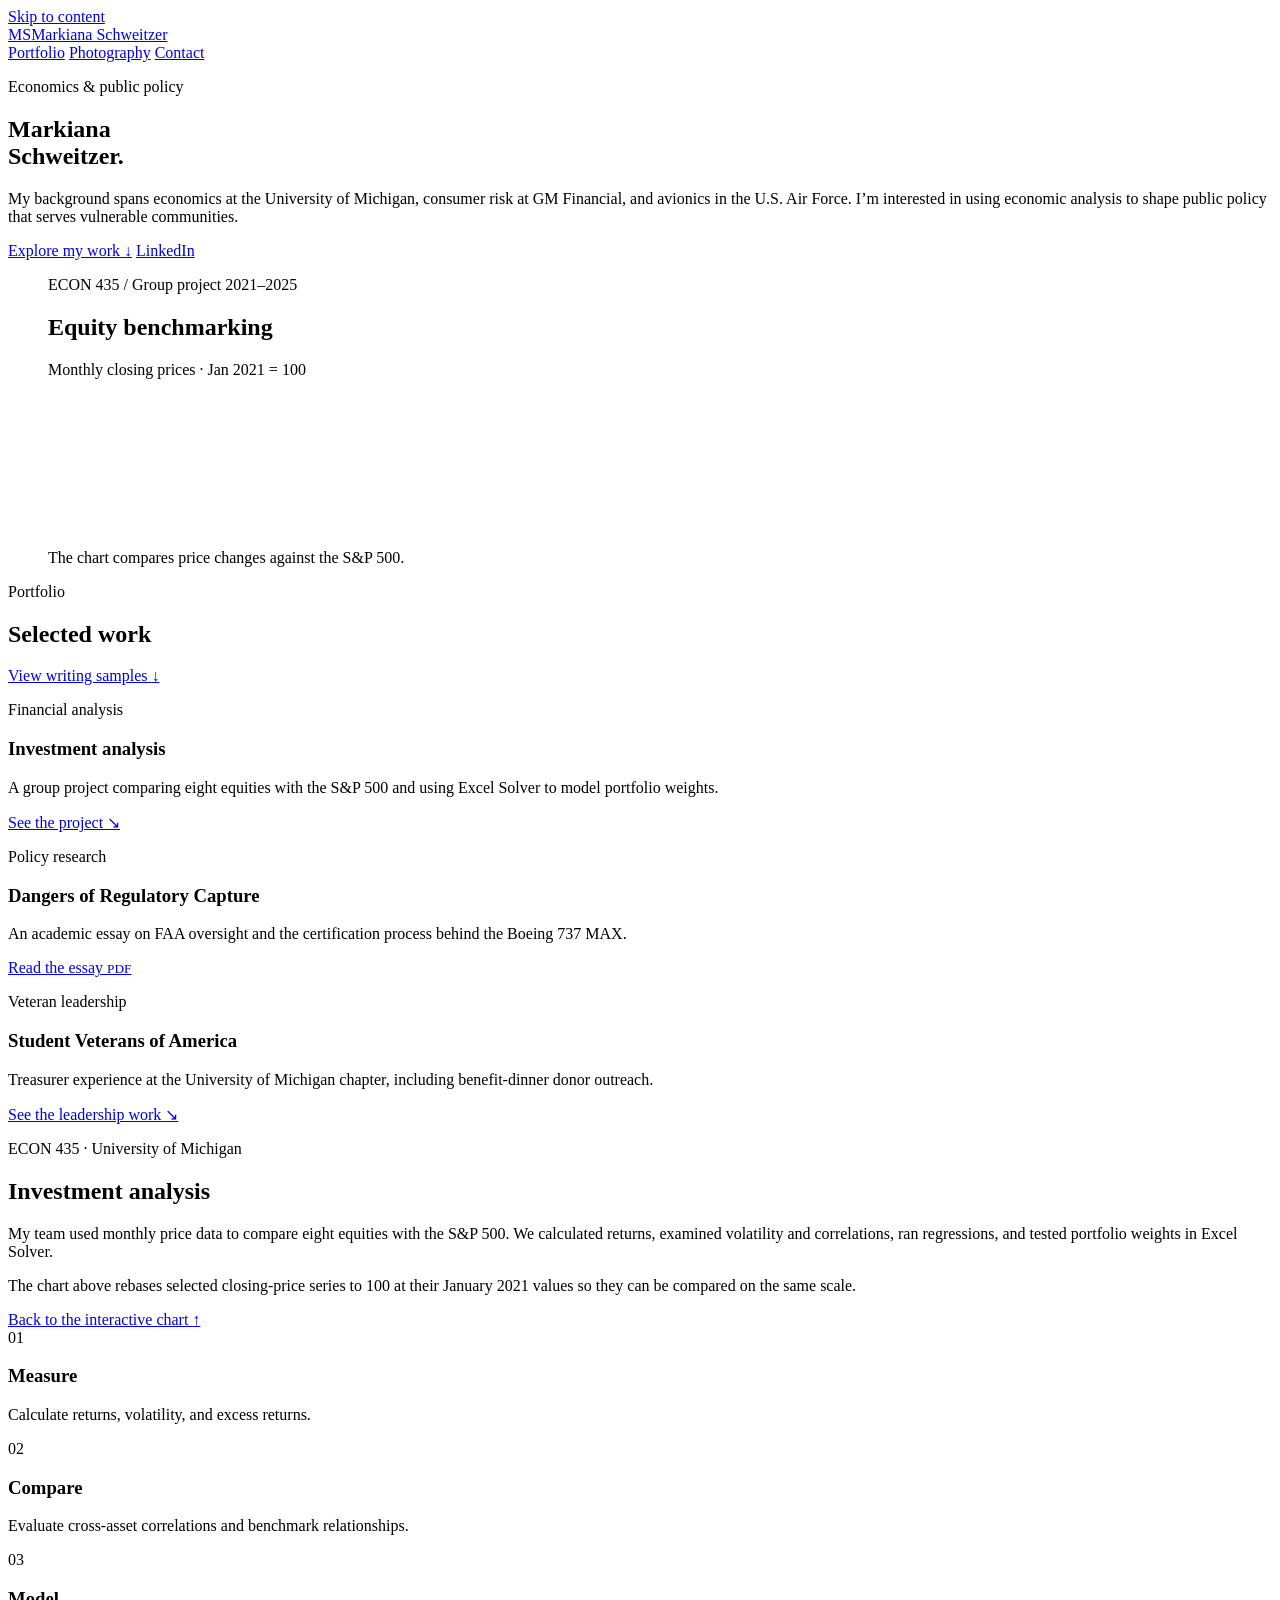
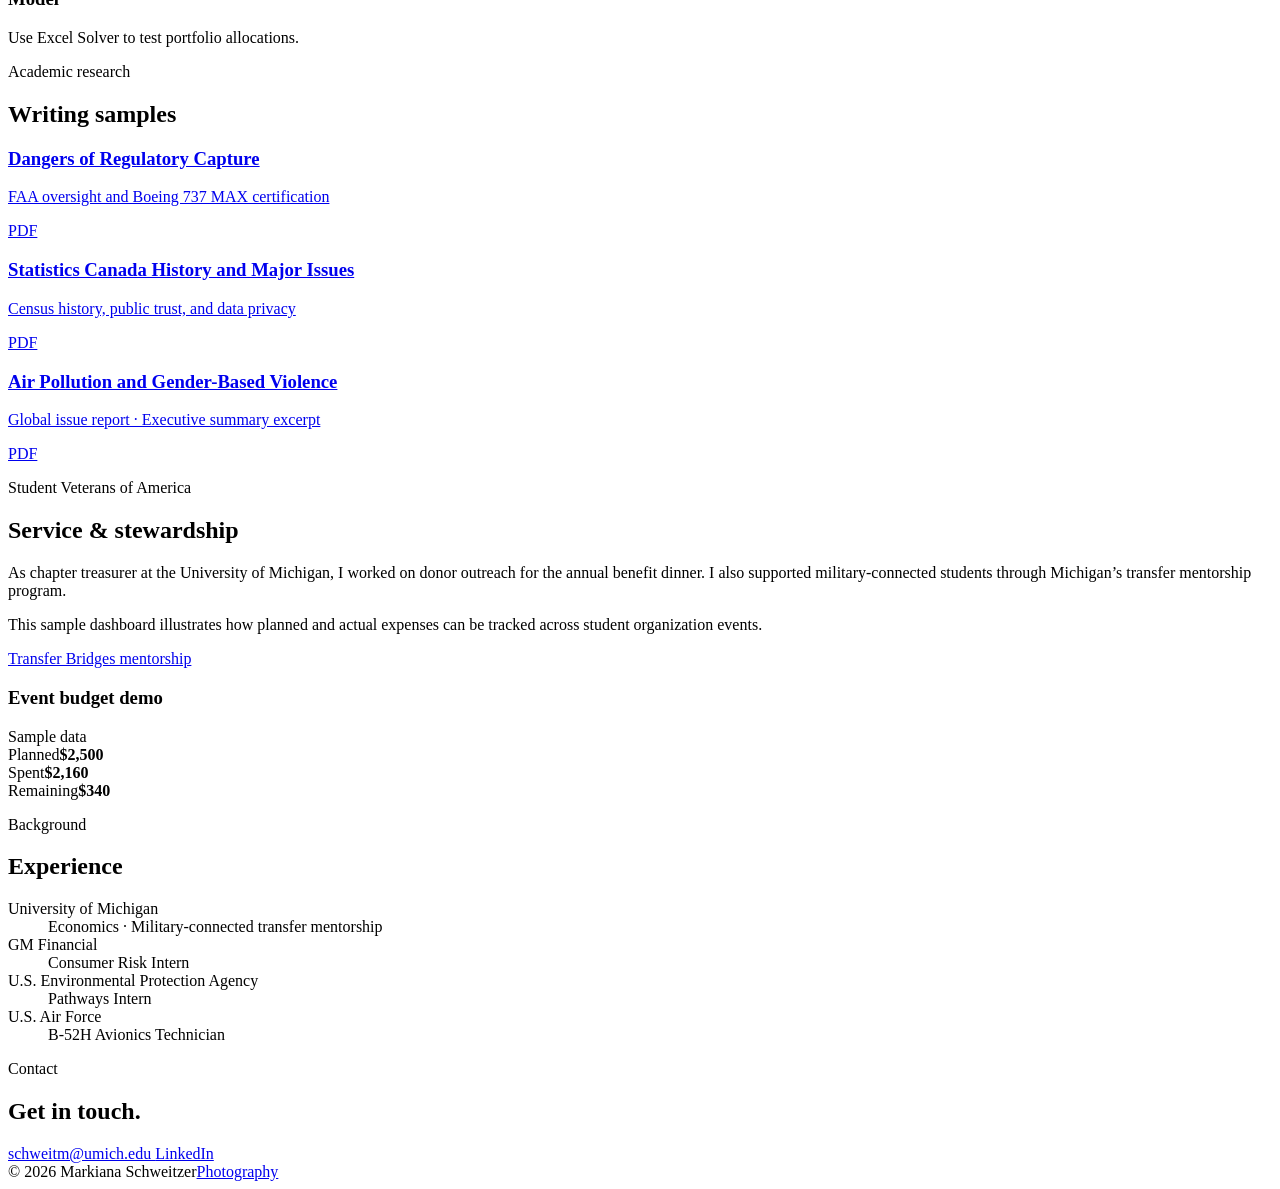
==== index.html @ 2bf46deb "Add files via upload" ====
<!doctype html>
<html lang="en">
<head>
  <meta charset="utf-8">
  <meta name="viewport" content="width=device-width, initial-scale=1">
  <meta name="description" content="Markiana Schweitzer’s portfolio of economic analysis, public policy research, and student veteran leadership.">
  <meta name="theme-color" content="#f4f4eb">
  <title>Markiana Schweitzer | Economics & Public Policy</title>
  <link rel="stylesheet" href="assets/styles.css">
  <script src="assets/market-data.js" defer></script>
  <script src="assets/charts.js" defer></script>
</head>
<body>
  <a class="skip" href="#main">Skip to content</a>
  <header class="site-header">
    <div class="wrap header-inner">
      <a class="brand" href="index.html"><span class="mark" aria-hidden="true">MS</span><span>Markiana Schweitzer</span></a>
      <nav aria-label="Main navigation">
        <a href="index.html" aria-current="page">Portfolio</a>
        <a href="photography.html">Photography</a>
        <a class="nav-contact" href="#contact">Contact <span class="arrow-out" aria-hidden="true"></span></a>
      </nav>
    </div>
  </header>

  <main id="main">
    <section class="wrap hero" aria-labelledby="intro">
      <div class="intro">
        <p class="eyebrow"><span class="signal" aria-hidden="true"></span> Economics &amp; public policy</p>
        <h1 id="intro">Markiana<br>Schweitzer<span>.</span></h1>
        <p class="lede">My background spans economics at the University of Michigan, consumer risk at GM Financial, and avionics in the U.S. Air Force. I’m interested in using economic analysis to shape public policy that serves vulnerable communities.</p>
        <div class="actions">
          <a class="button primary" href="#work">Explore my work <span aria-hidden="true">↓</span></a>
          <a class="button secondary" href="https://www.linkedin.com/in/markiana-schweitzer/">LinkedIn <span class="arrow-out" aria-hidden="true"></span></a>
        </div>
      </div>
      <figure class="market" aria-labelledby="chart-title">
        <div class="market-top">
          <span class="eyebrow"><span class="signal" aria-hidden="true"></span> ECON 435 / Group project</span>
          <span class="chart-year">2021–2025</span>
        </div>
        <h2 id="chart-title">Equity benchmarking</h2>
        <p class="chart-unit">Monthly closing prices · Jan 2021 = 100</p>
        <canvas id="market-chart" role="img" aria-label="Indexed monthly prices for the S&amp;P 500 and Coca-Cola from January 2021 through December 2025."></canvas>
        <figcaption id="market-summary" aria-live="polite">The chart compares price changes against the S&amp;P 500.</figcaption>
        <div class="market-controls" hidden>
          <span class="key"><i></i>S&amp;P 500</span>
          <div class="ticker-controls" role="group" aria-label="Choose a stock to compare">
            <button type="button" data-stock="KO" aria-pressed="true" aria-label="Compare Coca-Cola (KO)">KO</button>
            <button type="button" data-stock="TRI" aria-pressed="false" aria-label="Compare Thomson Reuters (TRI)">TRI</button>
            <button type="button" data-stock="XOM" aria-pressed="false" aria-label="Compare Exxon Mobil (XOM)">XOM</button>
          </div>
        </div>
        <noscript><p>See the investment analysis below for the project methods.</p></noscript>
      </figure>
    </section>

    <section class="work-section" id="work" aria-labelledby="work-title">
      <div class="wrap">
        <div class="section-heading">
          <div><p class="eyebrow">Portfolio</p><h2 id="work-title">Selected work</h2></div>
          <a class="text-link" href="#writing">View writing samples <span aria-hidden="true">↓</span></a>
        </div>
        <div class="work-grid">
          <article class="work-card">
            <div class="art art-finance" aria-hidden="true"><div class="bars"><i></i><i></i><i></i><i></i><i></i><i></i><i></i><i></i></div></div>
            <div class="card-content"><p class="eyebrow">Financial analysis</p><h3>Investment analysis</h3><p>A group project comparing eight equities with the S&amp;P 500 and using Excel Solver to model portfolio weights.</p><a class="text-link" href="#investment">See the project <span aria-hidden="true">↘</span></a></div>
          </article>
          <article class="work-card">
            <div class="art art-policy" aria-hidden="true"><div class="paper paper-back"></div><div class="paper paper-front"><i></i><i></i><i></i><i></i></div></div>
            <div class="card-content"><p class="eyebrow">Policy research</p><h3>Dangers of Regulatory Capture</h3><p>An academic essay on FAA oversight and the certification process behind the Boeing 737 MAX.</p><a class="text-link" href="assets/samples/regulatory-capture.pdf">Read the essay <span class="arrow-out" aria-hidden="true"></span><small>PDF</small></a></div>
          </article>
          <article class="work-card">
            <div class="art art-service" aria-hidden="true"><div class="orbit orbit-one"></div><div class="orbit orbit-two"></div><div class="orbit orbit-three"></div><i class="orbit-dot"></i></div>
            <div class="card-content"><p class="eyebrow">Veteran leadership</p><h3>Student Veterans of America</h3><p>Treasurer experience at the University of Michigan chapter, including benefit-dinner donor outreach.</p><a class="text-link" href="#service">See the leadership work <span aria-hidden="true">↘</span></a></div>
          </article>
        </div>
      </div>
    </section>

    <section class="wrap section-pad" id="investment" aria-labelledby="investment-title">
      <div class="detail-grid">
        <div>
          <p class="eyebrow">ECON 435 · University of Michigan</p>
          <h2 id="investment-title">Investment analysis</h2>
          <p>My team used monthly price data to compare eight equities with the S&amp;P 500. We calculated returns, examined volatility and correlations, ran regressions, and tested portfolio weights in Excel Solver.</p>
          <p>The chart above rebases selected closing-price series to 100 at their January 2021 values so they can be compared on the same scale.</p>
          <a class="text-link" href="#chart-title">Back to the interactive chart <span aria-hidden="true">↑</span></a>
        </div>
        <div class="methods" aria-label="Project methods">
          <div><span aria-hidden="true">01</span><div><h3>Measure</h3><p>Calculate returns, volatility, and excess returns.</p></div></div>
          <div><span aria-hidden="true">02</span><div><h3>Compare</h3><p>Evaluate cross-asset correlations and benchmark relationships.</p></div></div>
          <div><span aria-hidden="true">03</span><div><h3>Model</h3><p>Use Excel Solver to test portfolio allocations.</p></div></div>
        </div>
      </div>
    </section>

    <section class="band" id="writing" aria-labelledby="writing-title">
      <div class="wrap section-pad writing-grid">
        <div><p class="eyebrow">Academic research</p><h2 id="writing-title">Writing samples</h2></div>
        <div class="writing-list">
          <a href="assets/samples/regulatory-capture.pdf"><div><h3>Dangers of Regulatory Capture</h3><p>FAA oversight and Boeing 737 MAX certification</p></div><span>PDF</span></a>
          <a href="assets/samples/statistics-canada.pdf"><div><h3>Statistics Canada History and Major Issues</h3><p>Census history, public trust, and data privacy</p></div><span>PDF</span></a>
          <a href="assets/samples/air-pollution-executive-summary.pdf"><div><h3>Air Pollution and Gender-Based Violence</h3><p>Global issue report · Executive summary excerpt</p></div><span>PDF</span></a>
        </div>
      </div>
    </section>

    <section class="wrap section-pad" id="service" aria-labelledby="service-title">
      <div class="detail-grid service-grid">
        <div>
          <p class="eyebrow">Student Veterans of America</p>
          <h2 id="service-title">Service &amp; stewardship</h2>
          <p>As chapter treasurer at the University of Michigan, I worked on donor outreach for the annual benefit dinner. I also supported military-connected students through Michigan’s transfer mentorship program.</p>
          <p>This sample dashboard illustrates how planned and actual expenses can be tracked across student organization events.</p>
          <a class="text-link" href="https://lsa.umich.edu/transfer/prospective-students/transfer-bridges/transfer-bridges-for-military-connected-students.html">Transfer Bridges mentorship <span class="arrow-out" aria-hidden="true"></span></a>
        </div>
        <div class="budget">
          <div class="budget-header"><h3>Event budget demo</h3><span class="eyebrow">Sample data</span></div>
          <div class="budget-select" hidden><label for="budget-event">Event</label><select id="budget-event"><option value="dinner">Benefit dinner</option><option value="workshop">Career workshop</option><option value="welcome">Welcome event</option></select></div>
          <div id="budget-results" aria-live="polite">
            <div class="budget-line"><span>Planned</span><strong id="planned-value">$2,500</strong></div><div class="meter"><i id="planned-meter"></i></div>
            <div class="budget-line"><span>Spent</span><strong id="spent-value">$2,160</strong></div><div class="meter"><i id="spent-meter"></i></div>
            <div class="budget-balance"><span id="balance-label">Remaining</span><strong id="balance-value">$340</strong></div>
          </div>
        </div>
      </div>
    </section>

    <section class="experience" aria-labelledby="experience-title">
      <div class="wrap section-pad">
        <p class="eyebrow">Background</p>
        <h2 id="experience-title">Experience</h2>
        <dl class="experience-list">
          <div><dt>University of Michigan</dt><dd>Economics · Military-connected transfer mentorship</dd></div>
          <div><dt>GM Financial</dt><dd>Consumer Risk Intern</dd></div>
          <div><dt>U.S. Environmental Protection Agency</dt><dd>Pathways Intern</dd></div>
          <div><dt>U.S. Air Force</dt><dd>B-52H Avionics Technician</dd></div>
        </dl>
      </div>
    </section>

    <section class="wrap section-pad contact" id="contact" aria-labelledby="contact-title">
      <div><p class="eyebrow">Contact</p><h2 id="contact-title">Get in touch.</h2></div>
      <div class="actions"><a class="button primary" href="mailto:schweitm@umich.edu">schweitm@umich.edu <span class="arrow-out" aria-hidden="true"></span></a><a class="button secondary" href="https://www.linkedin.com/in/markiana-schweitzer/">LinkedIn <span class="arrow-out" aria-hidden="true"></span></a></div>
    </section>
  </main>
  <footer class="site-footer"><div class="wrap footer-inner"><span>© 2026 Markiana Schweitzer</span><a href="photography.html">Photography <span class="arrow-out" aria-hidden="true"></span></a></div></footer>
</body>
</html>
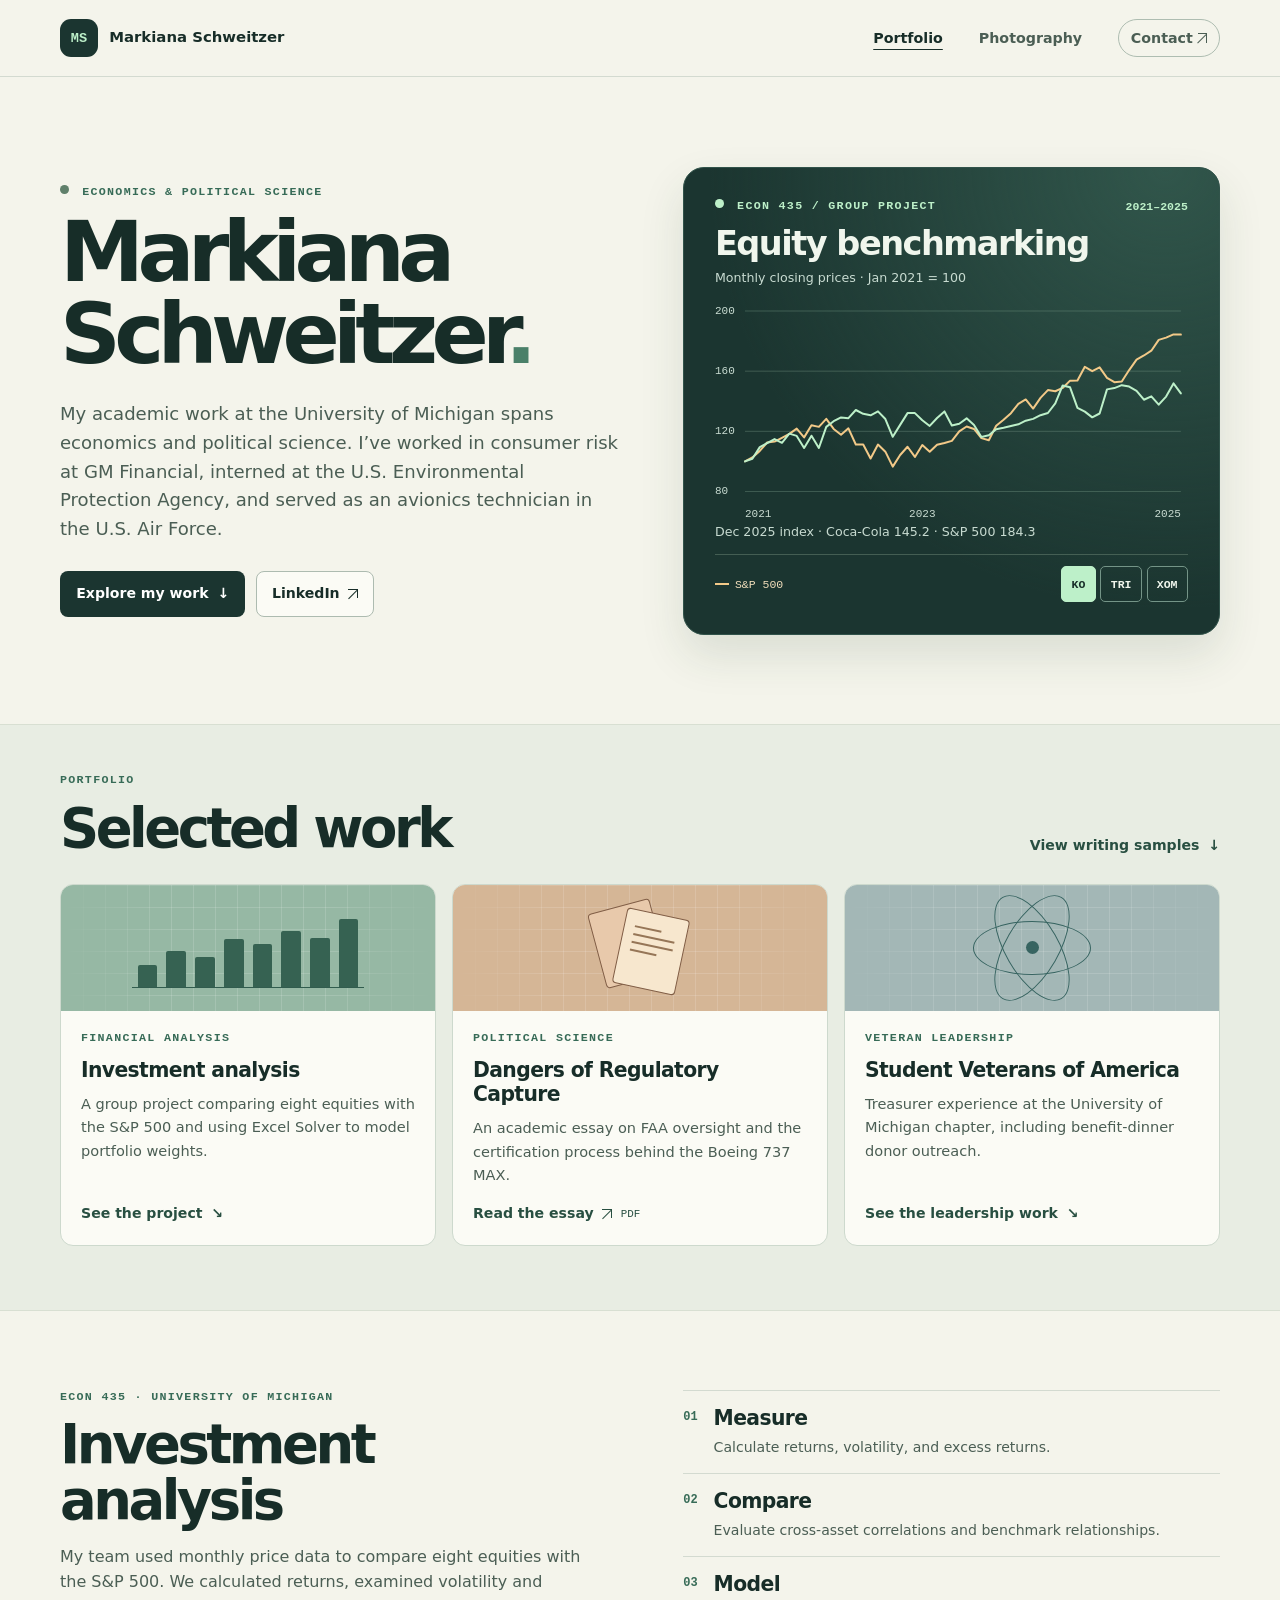
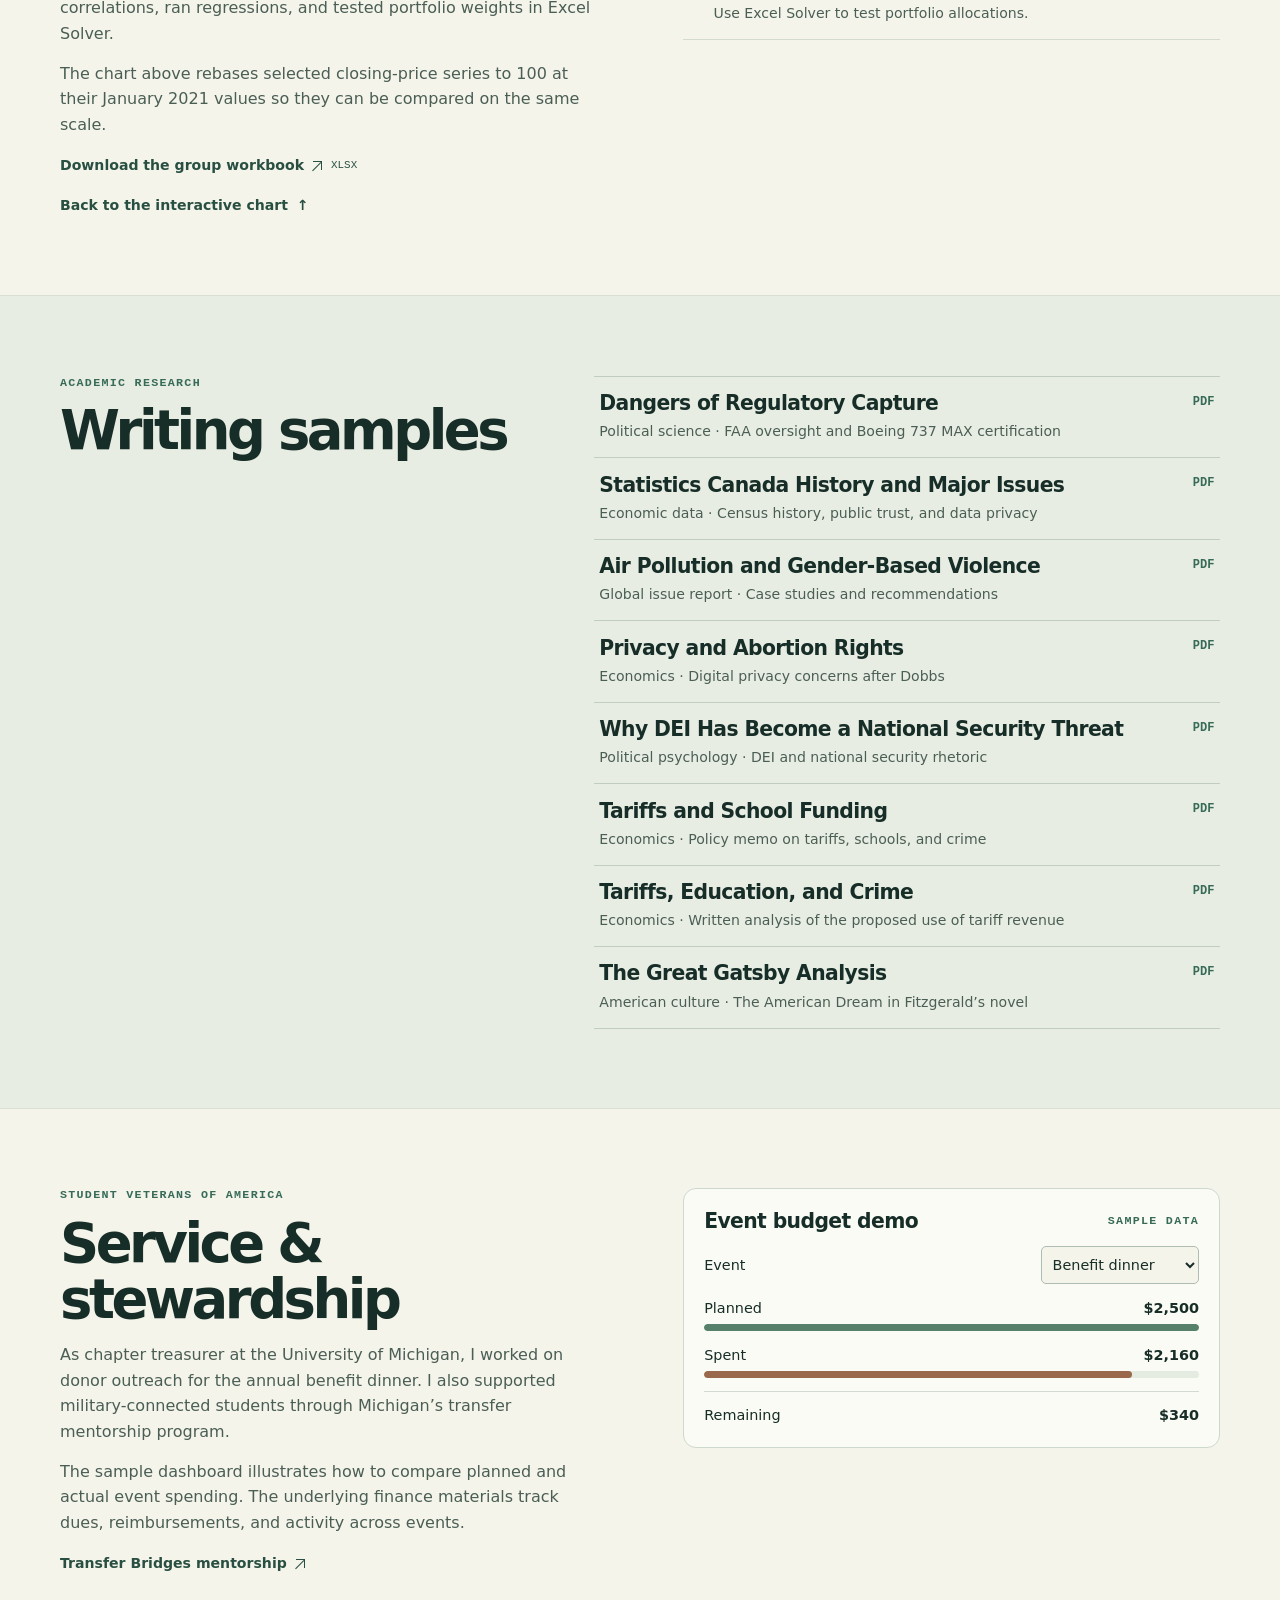
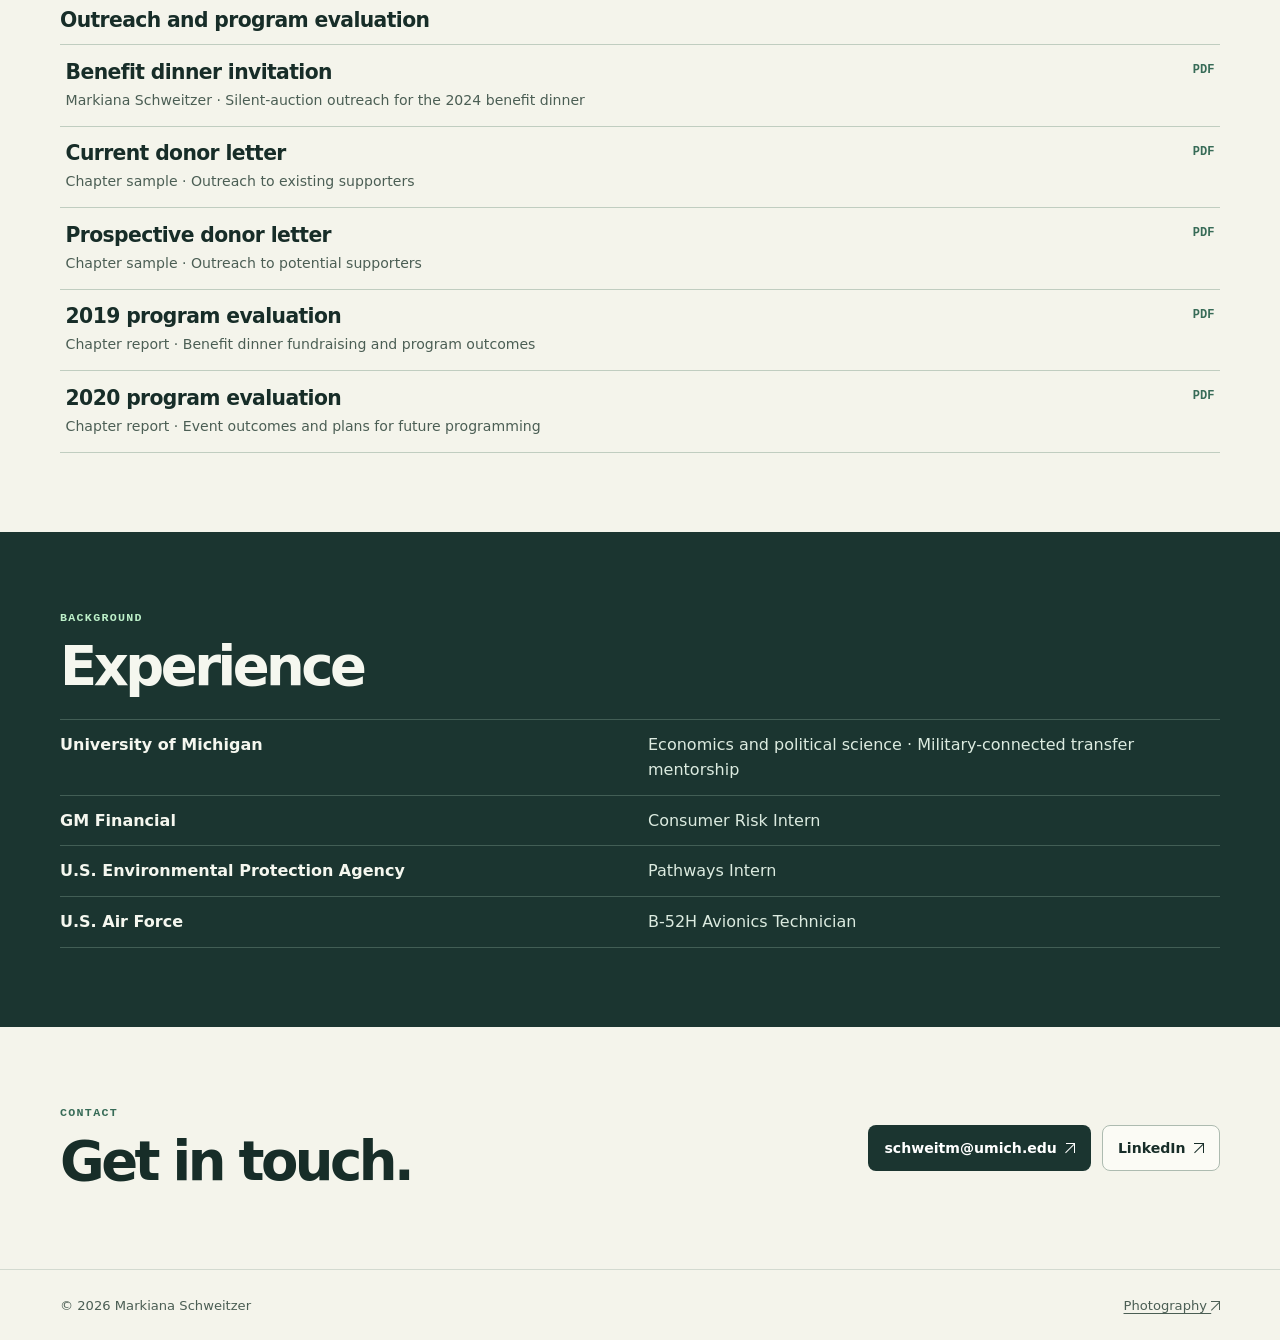
==== commit ef6b224d: "Add files via upload" ====
--- a/index.html
+++ b/index.html
@@ -3,12 +3,12 @@
 <head>
   <meta charset="utf-8">
   <meta name="viewport" content="width=device-width, initial-scale=1">
-  <meta name="description" content="Markiana Schweitzer’s portfolio of economic analysis, public policy research, and student veteran leadership.">
+  <meta name="description" content="Markiana Schweitzer’s portfolio of economics, political science research, and student veteran leadership.">
   <meta name="theme-color" content="#f4f4eb">
-  <title>Markiana Schweitzer | Economics & Public Policy</title>
-  <link rel="stylesheet" href="assets/styles.css">
-  <script src="assets/market-data.js" defer></script>
-  <script src="assets/charts.js" defer></script>
+  <title>Markiana Schweitzer | Economics &amp; Political Science</title>
+  <link rel="stylesheet" href="styles.css">
+  <script src="market-data.js" defer></script>
+  <script src="charts.js" defer></script>
 </head>
 <body>
   <a class="skip" href="#main">Skip to content</a>
@@ -26,9 +26,9 @@
   <main id="main">
     <section class="wrap hero" aria-labelledby="intro">
       <div class="intro">
-        <p class="eyebrow"><span class="signal" aria-hidden="true"></span> Economics &amp; public policy</p>
+        <p class="eyebrow"><span class="signal" aria-hidden="true"></span> Economics &amp; Political Science</p>
         <h1 id="intro">Markiana<br>Schweitzer<span>.</span></h1>
-        <p class="lede">My background spans economics at the University of Michigan, consumer risk at GM Financial, and avionics in the U.S. Air Force. I’m interested in using economic analysis to shape public policy that serves vulnerable communities.</p>
+        <p class="lede">My academic work at the University of Michigan spans economics and political science. I’ve worked in consumer risk at GM Financial, interned at the U.S. Environmental Protection Agency, and served as an avionics technician in the U.S. Air Force.</p>
         <div class="actions">
           <a class="button primary" href="#work">Explore my work <span aria-hidden="true">↓</span></a>
           <a class="button secondary" href="https://www.linkedin.com/in/markiana-schweitzer/">LinkedIn <span class="arrow-out" aria-hidden="true"></span></a>
@@ -68,7 +68,7 @@
           </article>
           <article class="work-card">
             <div class="art art-policy" aria-hidden="true"><div class="paper paper-back"></div><div class="paper paper-front"><i></i><i></i><i></i><i></i></div></div>
-            <div class="card-content"><p class="eyebrow">Policy research</p><h3>Dangers of Regulatory Capture</h3><p>An academic essay on FAA oversight and the certification process behind the Boeing 737 MAX.</p><a class="text-link" href="assets/samples/regulatory-capture.pdf">Read the essay <span class="arrow-out" aria-hidden="true"></span><small>PDF</small></a></div>
+            <div class="card-content"><p class="eyebrow">Political science</p><h3>Dangers of Regulatory Capture</h3><p>An academic essay on FAA oversight and the certification process behind the Boeing 737 MAX.</p><a class="text-link" href="regulatory-capture.pdf">Read the essay <span class="arrow-out" aria-hidden="true"></span><small>PDF</small></a></div>
           </article>
           <article class="work-card">
             <div class="art art-service" aria-hidden="true"><div class="orbit orbit-one"></div><div class="orbit orbit-two"></div><div class="orbit orbit-three"></div><i class="orbit-dot"></i></div>
@@ -85,7 +85,10 @@
           <h2 id="investment-title">Investment analysis</h2>
           <p>My team used monthly price data to compare eight equities with the S&amp;P 500. We calculated returns, examined volatility and correlations, ran regressions, and tested portfolio weights in Excel Solver.</p>
           <p>The chart above rebases selected closing-price series to 100 at their January 2021 values so they can be compared on the same scale.</p>
-          <a class="text-link" href="#chart-title">Back to the interactive chart <span aria-hidden="true">↑</span></a>
+          <div class="project-links">
+            <a class="text-link" href="investment-analysis-workbook.xlsx">Download the group workbook <span class="arrow-out" aria-hidden="true"></span><small>XLSX</small></a>
+            <a class="text-link" href="#chart-title">Back to the interactive chart <span aria-hidden="true">↑</span></a>
+          </div>
         </div>
         <div class="methods" aria-label="Project methods">
           <div><span aria-hidden="true">01</span><div><h3>Measure</h3><p>Calculate returns, volatility, and excess returns.</p></div></div>
@@ -99,9 +102,14 @@
       <div class="wrap section-pad writing-grid">
         <div><p class="eyebrow">Academic research</p><h2 id="writing-title">Writing samples</h2></div>
         <div class="writing-list">
-          <a href="assets/samples/regulatory-capture.pdf"><div><h3>Dangers of Regulatory Capture</h3><p>FAA oversight and Boeing 737 MAX certification</p></div><span>PDF</span></a>
-          <a href="assets/samples/statistics-canada.pdf"><div><h3>Statistics Canada History and Major Issues</h3><p>Census history, public trust, and data privacy</p></div><span>PDF</span></a>
-          <a href="assets/samples/air-pollution-executive-summary.pdf"><div><h3>Air Pollution and Gender-Based Violence</h3><p>Global issue report · Executive summary excerpt</p></div><span>PDF</span></a>
+          <a href="regulatory-capture.pdf"><div><h3>Dangers of Regulatory Capture</h3><p>Political science · FAA oversight and Boeing 737 MAX certification</p></div><span>PDF</span></a>
+          <a href="statistics-canada.pdf"><div><h3>Statistics Canada History and Major Issues</h3><p>Economic data · Census history, public trust, and data privacy</p></div><span>PDF</span></a>
+          <a href="global-issue-report.pdf"><div><h3>Air Pollution and Gender-Based Violence</h3><p>Global issue report · Case studies and recommendations</p></div><span>PDF</span></a>
+          <a href="privacy-and-abortion-rights.pdf"><div><h3>Privacy and Abortion Rights</h3><p>Economics · Digital privacy concerns after Dobbs</p></div><span>PDF</span></a>
+          <a href="dei-and-national-security.pdf"><div><h3>Why DEI Has Become a National Security Threat</h3><p>Political psychology · DEI and national security rhetoric</p></div><span>PDF</span></a>
+          <a href="tariffs-and-school-funding-memo.pdf"><div><h3>Tariffs and School Funding</h3><p>Economics · Policy memo on tariffs, schools, and crime</p></div><span>PDF</span></a>
+          <a href="tariffs-and-school-funding-essay.pdf"><div><h3>Tariffs, Education, and Crime</h3><p>Economics · Written analysis of the proposed use of tariff revenue</p></div><span>PDF</span></a>
+          <a href="the-great-gatsby-analysis.pdf"><div><h3>The Great Gatsby Analysis</h3><p>American culture · The American Dream in Fitzgerald’s novel</p></div><span>PDF</span></a>
         </div>
       </div>
     </section>
@@ -112,7 +120,7 @@
           <p class="eyebrow">Student Veterans of America</p>
           <h2 id="service-title">Service &amp; stewardship</h2>
           <p>As chapter treasurer at the University of Michigan, I worked on donor outreach for the annual benefit dinner. I also supported military-connected students through Michigan’s transfer mentorship program.</p>
-          <p>This sample dashboard illustrates how planned and actual expenses can be tracked across student organization events.</p>
+          <p>The sample dashboard illustrates how to compare planned and actual event spending. The underlying finance materials track dues, reimbursements, and activity across events.</p>
           <a class="text-link" href="https://lsa.umich.edu/transfer/prospective-students/transfer-bridges/transfer-bridges-for-military-connected-students.html">Transfer Bridges mentorship <span class="arrow-out" aria-hidden="true"></span></a>
         </div>
         <div class="budget">
@@ -125,6 +133,16 @@
           </div>
         </div>
       </div>
+      <div class="service-documents">
+        <h3>Outreach and program evaluation</h3>
+        <div class="writing-list">
+          <a href="sva-benefit-dinner-invitation.pdf"><div><h3>Benefit dinner invitation</h3><p>Markiana Schweitzer · Silent-auction outreach for the 2024 benefit dinner</p></div><span>PDF</span></a>
+          <a href="sva-current-donor-letter.pdf"><div><h3>Current donor letter</h3><p>Chapter sample · Outreach to existing supporters</p></div><span>PDF</span></a>
+          <a href="sva-prospective-donor-letter.pdf"><div><h3>Prospective donor letter</h3><p>Chapter sample · Outreach to potential supporters</p></div><span>PDF</span></a>
+          <a href="sva-program-evaluation-2019.pdf"><div><h3>2019 program evaluation</h3><p>Chapter report · Benefit dinner fundraising and program outcomes</p></div><span>PDF</span></a>
+          <a href="sva-program-evaluation-2020.pdf"><div><h3>2020 program evaluation</h3><p>Chapter report · Event outcomes and plans for future programming</p></div><span>PDF</span></a>
+        </div>
+      </div>
     </section>
 
     <section class="experience" aria-labelledby="experience-title">
@@ -132,7 +150,7 @@
         <p class="eyebrow">Background</p>
         <h2 id="experience-title">Experience</h2>
         <dl class="experience-list">
-          <div><dt>University of Michigan</dt><dd>Economics · Military-connected transfer mentorship</dd></div>
+          <div><dt>University of Michigan</dt><dd>Economics and political science · Military-connected transfer mentorship</dd></div>
           <div><dt>GM Financial</dt><dd>Consumer Risk Intern</dd></div>
           <div><dt>U.S. Environmental Protection Agency</dt><dd>Pathways Intern</dd></div>
           <div><dt>U.S. Air Force</dt><dd>B-52H Avionics Technician</dd></div>
--- a/styles.css
+++ b/styles.css
@@ -0,0 +1,176 @@
+:root {
+  color-scheme: light;
+  --ink: #172d28;
+  --muted: #4b5e54;
+  --accent: #376b57;
+  --base: #f4f4eb;
+  --paper: #fbfbf5;
+  --line: #d3dad0;
+  --mint: #bdf0c9;
+  --dark: #1b3530;
+  --mono: ui-monospace, "SFMono-Regular", Consolas, monospace;
+  --wrap: 1160px;
+}
+*, *::before, *::after { box-sizing: border-box; }
+html { scroll-behavior: smooth; }
+body { margin: 0; background: var(--base); color: var(--ink); font: 16px/1.6 system-ui, -apple-system, BlinkMacSystemFont, "Segoe UI", sans-serif; }
+a { color: inherit; }
+button, select { font: inherit; }
+button { cursor: pointer; }
+[hidden] { display: none !important; }
+:focus-visible { outline: 3px solid #a95734; outline-offset: 4px; }
+[id] { scroll-margin-top: 1.25rem; }
+.wrap { width: min(calc(100% - 3.5rem), var(--wrap)); margin-inline: auto; }
+.skip { position: absolute; top: 0; left: 1rem; transform: translateY(-120%); z-index: 2; background: white; padding: .5rem 1rem; }
+.skip:focus { transform: none; }
+.site-header { border-bottom: 1px solid var(--line); }
+.header-inner, .footer-inner { display: flex; align-items: center; justify-content: space-between; gap: 1.25rem; }
+.header-inner { min-height: 76px; }
+.brand { display: inline-flex; gap: .7rem; align-items: center; font-size: .93rem; font-weight: 680; text-decoration: none; }
+.mark { display: grid; place-items: center; width: 38px; height: 38px; border-radius: 11px; background: var(--dark); color: var(--mint); font: 700 .85rem var(--mono); }
+nav { display: flex; align-items: center; gap: clamp(.8rem, 3vw, 2.25rem); }
+nav a { text-decoration: none; color: var(--muted); font-size: .89rem; font-weight: 620; }
+nav a:hover, nav a[aria-current] { color: var(--ink); text-decoration: underline; text-underline-offset: .42em; }
+nav .nav-contact { padding: .4rem .73rem; border: 1px solid #aebdb1; border-radius: 100px; }
+.hero { display: grid; grid-template-columns: 1.04fr 1fr; align-items: center; gap: clamp(2rem, 5vw, 5rem); padding-block: clamp(3.5rem, 7vw, 6.8rem); }
+.eyebrow { margin: 0 0 .72rem; color: var(--accent); font: 700 .73rem/1.35 var(--mono); text-transform: uppercase; letter-spacing: .11em; }
+.signal { display: inline-block; width: .55rem; height: .55rem; margin-right: .32rem; border-radius: 50%; background: #60806b; vertical-align: .04rem; }
+h1, h2, h3, p, figure { margin: 0; }
+h1 { font-size: clamp(3rem, 6.6vw, 6.25rem); line-height: .97; letter-spacing: -.079em; font-weight: 690; }
+h1 span { color: #4a8069; }
+h2 { font-size: clamp(2.1rem, 4.25vw, 3.65rem); line-height: 1.03; letter-spacing: -.064em; font-weight: 670; }
+h3 { font-size: 1.27rem; line-height: 1.2; letter-spacing: -.03em; }
+p { color: var(--muted); }
+.lede { margin-top: 1.5rem; max-width: 49ch; font-size: clamp(1rem, 1.5vw, 1.13rem); }
+.actions { display: flex; flex-wrap: wrap; align-items: center; gap: .65rem; margin-top: 1.65rem; }
+.button, .text-link { display: inline-flex; align-items: center; gap: .55rem; font-weight: 680; text-decoration: none; }
+.button { min-height: 46px; border: 1px solid transparent; padding: .55rem .95rem; border-radius: 8px; font-size: .88rem; white-space: nowrap; }
+.button:hover { filter: brightness(.94); }
+.primary { background: var(--dark); color: white; }
+.secondary { border-color: #adbbb0; background: var(--paper); }
+.market { min-width: 0; padding: clamp(1.2rem, 3vw, 1.95rem); border: 1px solid #31534a; border-radius: 21px; background: radial-gradient(ellipse at 90% 0%, #31564b, transparent 67%), var(--dark); color: #f0f6ed; box-shadow: 0 20px 45px #213e291f; }
+.market-top, .market-controls, .budget-header { display: flex; align-items: center; justify-content: space-between; gap: .7rem; }
+.market-top { margin-bottom: .8rem; }
+.market .eyebrow, .chart-year { color: var(--mint); margin: 0; }
+.market .signal { background: var(--mint); }
+.chart-year { font: 600 .72rem var(--mono); white-space: nowrap; }
+.market h2 { font-size: clamp(1.5rem, 3vw, 2.1rem); letter-spacing: -.045em; }
+.chart-unit, .market figcaption, .market noscript p { color: #c8dbd1; font-size: .79rem; }
+.chart-unit { margin-top: .35rem; }
+#market-chart { display: block; width: 100%; height: clamp(158px, 18vw, 222px); margin-top: .75rem; }
+.market figcaption { margin-bottom: .75rem; }
+.market-controls { border-top: 1px solid #738d7c76; padding-top: .72rem; }
+.key { display: flex; align-items: center; gap: .35rem; color: #f0ddba; font: .72rem var(--mono); }
+.key i { width: .9rem; height: 2px; background: #f2c988; }
+.ticker-controls { display: flex; gap: .3rem; }
+.ticker-controls button { min-height: 36px; color: #f0f6ed; border: 1px solid #749487; background: transparent; border-radius: 5px; padding-inline: .58rem; font: 650 .72rem var(--mono); }
+.ticker-controls button:hover { background: #466959; }
+.ticker-controls button[aria-pressed="true"] { color: var(--ink); background: var(--mint); border-color: var(--mint); }
+.market :focus-visible { outline-color: #f2c988; }
+.work-section { padding-block: 3rem 4rem; background: #e8ede3; border-block: 1px solid #d8dfd2; }
+.section-heading { display: flex; flex-wrap: wrap; align-items: end; justify-content: space-between; gap: 1rem; margin-bottom: 1.7rem; }
+.text-link { width: fit-content; color: #284f41; font-size: .88rem; }
+.text-link:hover { text-decoration: underline; text-underline-offset: .3em; }
+.text-link small { font: .68rem var(--mono); }
+.work-grid { display: grid; grid-template-columns: repeat(3, minmax(0, 1fr)); gap: 1rem; }
+.work-card { display: flex; flex-direction: column; background: var(--paper); border: 1px solid #cdd9cd; border-radius: 13px; overflow: hidden; }
+.card-content { padding: 1.25rem; display: flex; flex-direction: column; flex: 1; }
+.card-content p:not(.eyebrow) { font-size: .91rem; margin: .6rem 0 1rem; }
+.card-content .text-link { margin-top: auto; }
+.art { height: 126px; position: relative; display: grid; place-items: center; isolation: isolate; overflow: hidden; }
+.art::before { content: ""; position: absolute; inset: 0; z-index: -1; background-image: linear-gradient(#ffffff25 1px, transparent 1px), linear-gradient(90deg, #ffffff25 1px, transparent 1px); background-size: 22px 22px; mask-image: linear-gradient(90deg, transparent, black 27%, black 73%, transparent); }
+.art-finance { background: #96b8a4; }
+.bars { height: 80px; display: flex; align-items: end; justify-content: center; gap: 9px; width: 62%; border-bottom: 1px solid #315c4e; }
+.bars i { width: 8.5%; border-radius: 2px 2px 0 0; background: #366252; height: var(--bar); }
+.bars i:nth-child(1) { --bar: 27%; }
+.bars i:nth-child(2) { --bar: 45%; }
+.bars i:nth-child(3) { --bar: 38%; }
+.bars i:nth-child(4) { --bar: 61%; }
+.bars i:nth-child(5) { --bar: 54%; }
+.bars i:nth-child(6) { --bar: 70%; }
+.bars i:nth-child(7) { --bar: 62%; }
+.bars i:nth-child(8) { --bar: 86%; }
+.art-policy { background: #d5b696; }
+.paper { position: absolute; width: 64px; height: 77px; border: 1px solid #815e46; border-radius: 4px; }
+.paper-back { transform: translate(-12px, -4px) rotate(-15deg); background: #e8c9ab; }
+.paper-front { transform: translate(11px, 4px) rotate(12deg); display: grid; gap: 6px; align-content: start; padding: 15px 10px; background: #f7e7ce; }
+.paper i { display: block; height: 2px; background: #967657; }
+.paper i:first-child, .paper i:last-child { width: 65%; }
+.art-service { background: #a3b7b6; }
+.orbit { position: absolute; width: 118px; height: 54px; border: 1px solid #376461; border-radius: 50%; transform: rotate(var(--angle)); }
+.orbit-one { --angle: 0deg; }
+.orbit-two { --angle: 60deg; }
+.orbit-three { --angle: -60deg; }
+.orbit-dot { width: 13px; height: 13px; border-radius: 100%; background: #376461; }
+.section-pad { padding-block: clamp(3rem, 6.2vw, 5.55rem); }
+.detail-grid, .writing-grid { display: grid; grid-template-columns: 1fr 1fr; align-items: start; gap: clamp(1.4rem, 7vw, 5.4rem); }
+.detail-grid > div:first-child > p:not(.eyebrow) { max-width: 55ch; margin-top: .9rem; }
+.detail-grid .text-link { margin-top: 1.05rem; }
+.methods { border-top: 1px solid var(--line); }
+.methods > div { display: flex; gap: 1rem; border-bottom: 1px solid var(--line); padding: .95rem 0; }
+.methods > div > span, .writing-list > a > span { color: var(--accent); padding-top: .22rem; font: 700 .75rem var(--mono); white-space: nowrap; }
+.methods p, .writing-list p { font-size: .88rem; margin-top: .3rem; }
+.band { background: #e8ede3; border-block: 1px solid #d8dfd2; }
+.writing-grid { grid-template-columns: 1fr 1.4fr; }
+.writing-list > a { display: flex; justify-content: space-between; gap: 1rem; padding: .9rem .35rem; border-bottom: 1px solid #c0cdc0; text-decoration: none; }
+.writing-list > a:first-child { border-top: 1px solid #c0cdc0; }
+.writing-list > a:hover { background: #f4f6ee; }
+.budget { background: var(--paper); border: 1px solid #cdd9cd; border-radius: 13px; padding: 1.25rem; }
+.budget-header .eyebrow { margin: 0; text-align: right; }
+.budget-select, .budget-line, .budget-balance { display: flex; justify-content: space-between; align-items: center; gap: 1rem; margin-top: .8rem; font-size: .9rem; }
+select { color: var(--ink); background: var(--base); border: 1px solid #aebdb1; border-radius: 5px; min-height: 38px; padding-inline: .4rem; max-width: 75%; }
+.meter { overflow: hidden; height: 7px; margin-block: .24rem .7rem; border-radius: 9px; background: #e4ebe0; }
+.meter i { display: block; height: 100%; border-radius: inherit; background: #57806a; transition: width .25s; }
+#planned-meter { width: 100%; }
+#spent-meter { width: 86.4%; background: #9a684a; }
+.budget-balance { border-top: 1px solid var(--line); padding-top: .75rem; }
+.experience { background: var(--dark); color: #f5f7ef; }
+.experience .eyebrow { color: var(--mint); }
+.experience-list { margin: 1.5rem 0 0; }
+.experience-list div { display: grid; grid-template-columns: 1fr 1fr; gap: .5rem 1rem; padding-block: .75rem; border-bottom: 1px solid #75928570; }
+.experience-list div:first-child { border-top: 1px solid #75928570; }
+.experience-list dt { font-weight: 650; }
+.experience-list dd { margin: 0; color: #dcebe0; }
+.contact { display: flex; flex-wrap: wrap; justify-content: space-between; align-items: center; gap: 1.3rem; }
+.contact .actions { margin-top: 0; }
+.site-footer { border-top: 1px solid var(--line); font-size: .82rem; color: var(--muted); }
+.footer-inner { min-height: 70px; }
+.site-footer a { text-underline-offset: .25em; }
+.photo-main { min-height: calc(100svh - 147px); padding-block: clamp(3rem, 8vw, 7rem); }
+.photo-main h1 { margin-bottom: 2rem; font-size: clamp(2.5rem, 9vw, 6.25rem); }
+.photo-empty { min-height: clamp(245px, 40vw, 360px); display: grid; place-content: center; justify-items: center; gap: 1.05rem; border: 1px solid var(--line); border-radius: 18px; background-color: #e8ede3; background-image: linear-gradient(#66837313 1px, transparent 1px), linear-gradient(90deg, #66837313 1px, transparent 1px); background-size: 26px 26px; }
+.photo-grid:has(figure) + .photo-empty { display: none; }
+.viewfinder { width: 54px; height: 42px; display: grid; place-items: center; color: #507164; background: linear-gradient(currentColor,currentColor) top left / 13px 1px, linear-gradient(currentColor,currentColor) top left / 1px 13px, linear-gradient(currentColor,currentColor) top right / 13px 1px, linear-gradient(currentColor,currentColor) top right / 1px 13px, linear-gradient(currentColor,currentColor) bottom left / 13px 1px, linear-gradient(currentColor,currentColor) bottom left / 1px 13px, linear-gradient(currentColor,currentColor) bottom right / 13px 1px, linear-gradient(currentColor,currentColor) bottom right / 1px 13px; background-repeat: no-repeat; }
+.viewfinder i { width: 17px; height: 17px; border: 1px solid currentColor; border-radius: 50%; }
+.photo-grid { display: grid; grid-template-columns: repeat(3, minmax(0,1fr)); gap: 1rem; }
+.photo-grid a { display: block; }
+.photo-grid img { width: 100%; display: block; aspect-ratio: 4/3; object-fit: cover; border-radius: 12px; background: #e8ede3; }
+.photo-grid figcaption { padding-block: .5rem; color: var(--muted); font-size: .9rem; }
+@media (max-width: 800px) {
+  .hero { grid-template-columns: 1fr; }
+  .market { width: 100%; max-width: 600px; }
+  .work-grid { gap: .65rem; }
+  .card-content { padding: .9rem; }
+  .photo-grid { grid-template-columns: repeat(2, minmax(0, 1fr)); }
+}
+@media (max-width: 580px) {
+  .wrap { width: calc(100% - 2rem); }
+  .header-inner { padding-block: .7rem; align-items: flex-start; flex-direction: column; gap: .6rem; }
+  nav a { font-size: .84rem; }
+  nav .nav-contact { padding-block: .16rem; }
+  .work-grid, .detail-grid, .writing-grid, .photo-grid { grid-template-columns: 1fr; }
+  .work-section { padding-block: 2.5rem; }
+  .work-grid { gap: 1rem; }
+  .experience-list div { grid-template-columns: 1fr; gap: .1rem; }
+  .market-top .eyebrow { font-size: .66rem; }
+}
+@media (prefers-reduced-motion: reduce) {
+  html { scroll-behavior: auto; }
+  *, *::before, *::after { transition: none !important; }
+}
+.arrow-out { display: inline-block; position: relative; width: .67em; height: .67em; flex: 0 0 .67em; border-top: 1px solid currentColor; border-right: 1px solid currentColor; }
+.arrow-out::after { content: ""; position: absolute; top: 0; right: 0; width: .85em; height: 1px; background: currentColor; transform: rotate(-45deg); transform-origin: right; }
+.project-links { display: grid; justify-items: start; }
+.service-documents { margin-top: 2rem; }
+.service-documents > h3 { margin-bottom: .75rem; }
+.service-documents .writing-list > a:hover { background: var(--paper); }
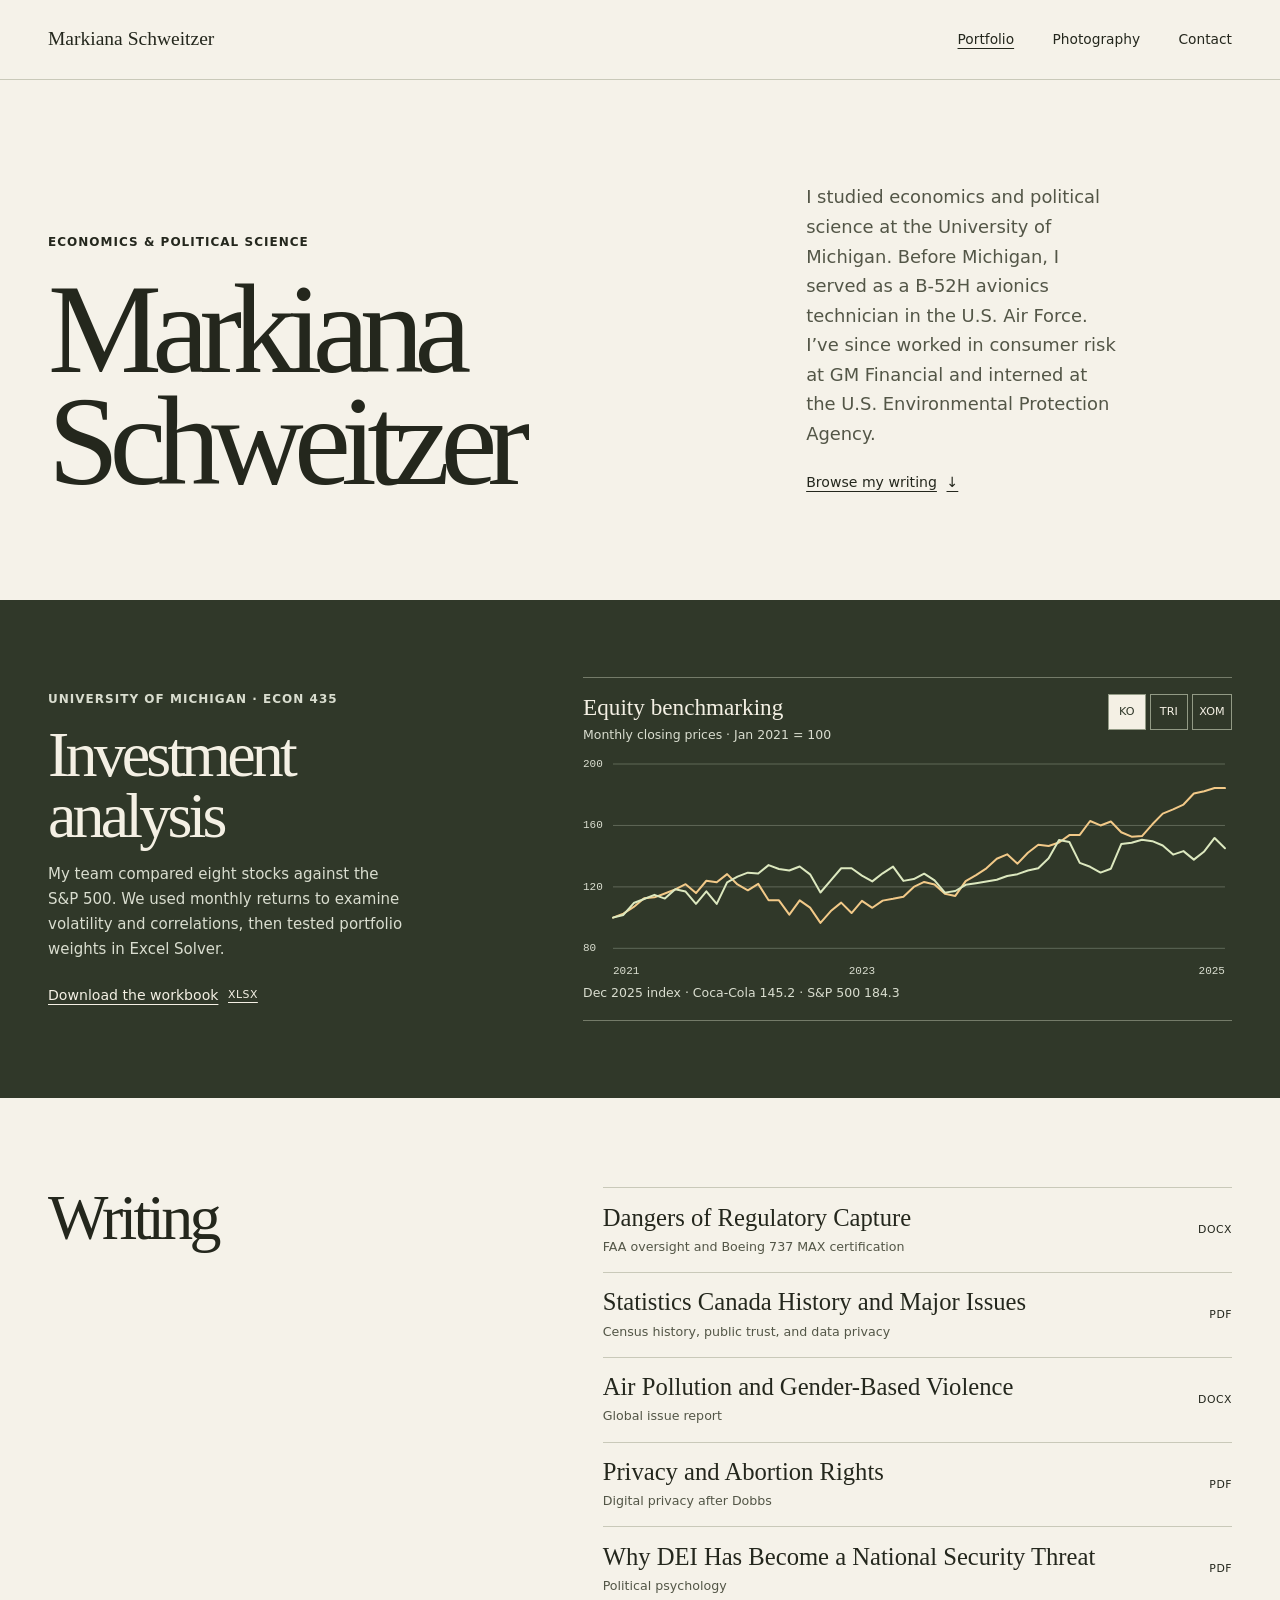
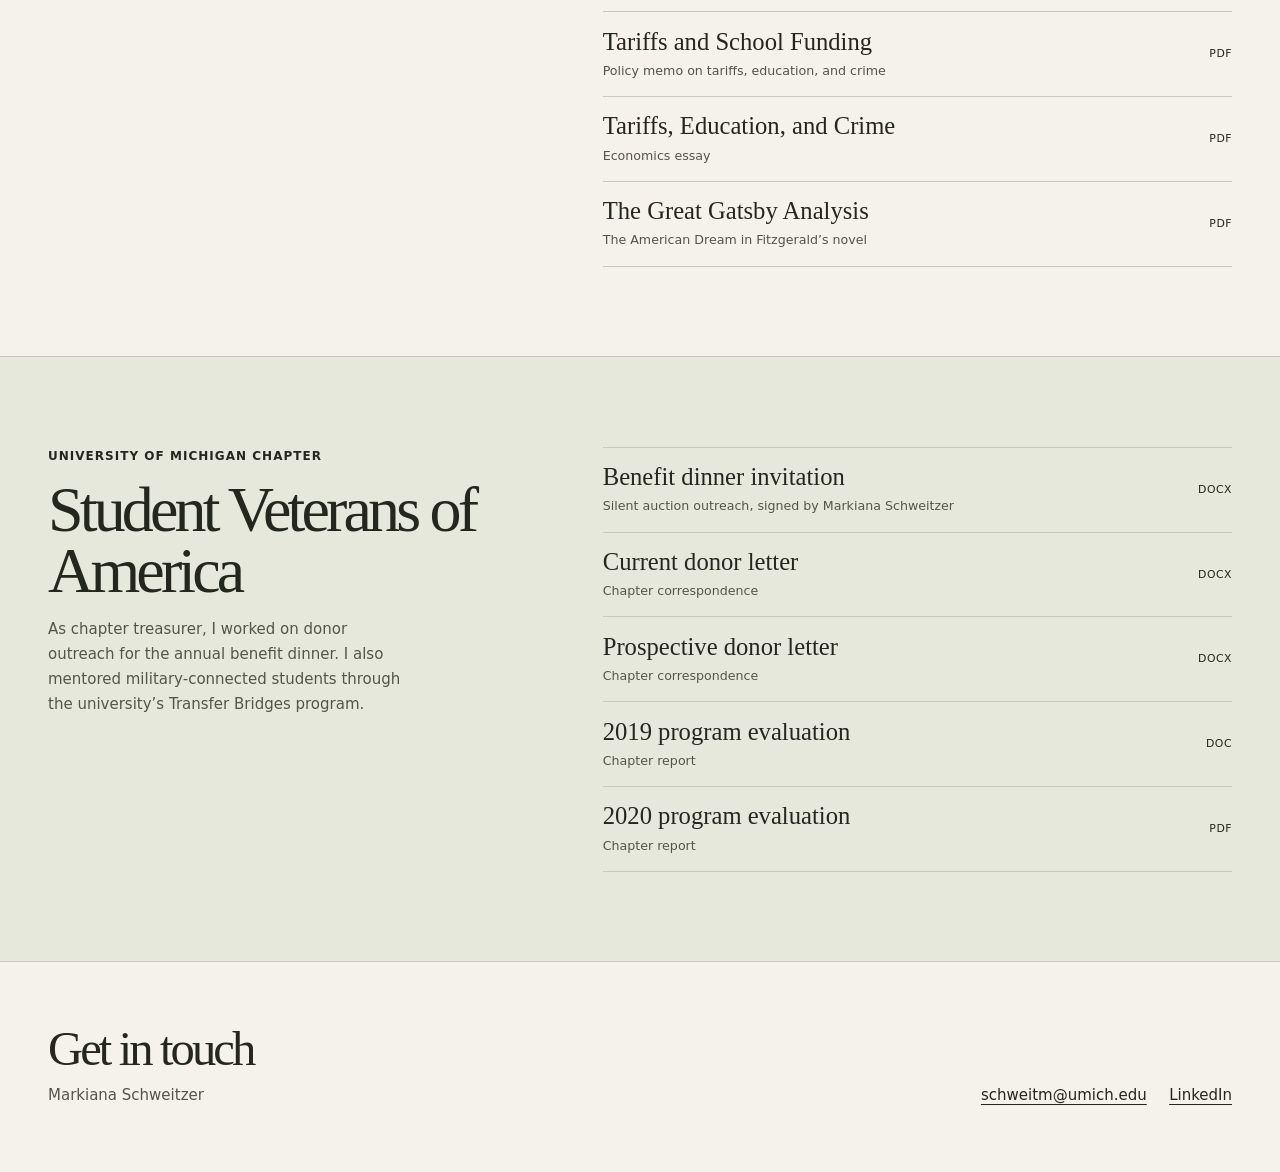
==== commit c4a7887e: "Add files via upload" ====
--- a/index.html
+++ b/index.html
@@ -3,166 +3,501 @@
 <head>
   <meta charset="utf-8">
   <meta name="viewport" content="width=device-width, initial-scale=1">
-  <meta name="description" content="Markiana Schweitzer’s portfolio of economics, political science research, and student veteran leadership.">
-  <meta name="theme-color" content="#f4f4eb">
+  <meta name="description" content="Economics, political science, and selected work by Markiana Schweitzer.">
+  <meta name="theme-color" content="#f5f2e9">
   <title>Markiana Schweitzer | Economics &amp; Political Science</title>
-  <link rel="stylesheet" href="styles.css">
-  <script src="market-data.js" defer></script>
-  <script src="charts.js" defer></script>
+  <link rel="stylesheet" href="styles.css?v=editorial">
 </head>
 <body>
   <a class="skip" href="#main">Skip to content</a>
   <header class="site-header">
-    <div class="wrap header-inner">
-      <a class="brand" href="index.html"><span class="mark" aria-hidden="true">MS</span><span>Markiana Schweitzer</span></a>
+    <div class="page header-inner">
+      <a class="wordmark" href="index.html">Markiana Schweitzer</a>
       <nav aria-label="Main navigation">
         <a href="index.html" aria-current="page">Portfolio</a>
         <a href="photography.html">Photography</a>
-        <a class="nav-contact" href="#contact">Contact <span class="arrow-out" aria-hidden="true"></span></a>
+        <a href="#contact">Contact</a>
       </nav>
     </div>
   </header>
 
   <main id="main">
-    <section class="wrap hero" aria-labelledby="intro">
-      <div class="intro">
-        <p class="eyebrow"><span class="signal" aria-hidden="true"></span> Economics &amp; Political Science</p>
-        <h1 id="intro">Markiana<br>Schweitzer<span>.</span></h1>
-        <p class="lede">My academic work at the University of Michigan spans economics and political science. I’ve worked in consumer risk at GM Financial, interned at the U.S. Environmental Protection Agency, and served as an avionics technician in the U.S. Air Force.</p>
-        <div class="actions">
-          <a class="button primary" href="#work">Explore my work <span aria-hidden="true">↓</span></a>
-          <a class="button secondary" href="https://www.linkedin.com/in/markiana-schweitzer/">LinkedIn <span class="arrow-out" aria-hidden="true"></span></a>
-        </div>
+    <section class="page intro" aria-labelledby="name">
+      <div>
+        <p class="kicker">Economics &amp; Political Science</p>
+        <h1 id="name">Markiana<br>Schweitzer</h1>
       </div>
-      <figure class="market" aria-labelledby="chart-title">
-        <div class="market-top">
-          <span class="eyebrow"><span class="signal" aria-hidden="true"></span> ECON 435 / Group project</span>
-          <span class="chart-year">2021–2025</span>
-        </div>
-        <h2 id="chart-title">Equity benchmarking</h2>
-        <p class="chart-unit">Monthly closing prices · Jan 2021 = 100</p>
-        <canvas id="market-chart" role="img" aria-label="Indexed monthly prices for the S&amp;P 500 and Coca-Cola from January 2021 through December 2025."></canvas>
-        <figcaption id="market-summary" aria-live="polite">The chart compares price changes against the S&amp;P 500.</figcaption>
-        <div class="market-controls" hidden>
-          <span class="key"><i></i>S&amp;P 500</span>
-          <div class="ticker-controls" role="group" aria-label="Choose a stock to compare">
-            <button type="button" data-stock="KO" aria-pressed="true" aria-label="Compare Coca-Cola (KO)">KO</button>
-            <button type="button" data-stock="TRI" aria-pressed="false" aria-label="Compare Thomson Reuters (TRI)">TRI</button>
-            <button type="button" data-stock="XOM" aria-pressed="false" aria-label="Compare Exxon Mobil (XOM)">XOM</button>
-          </div>
-        </div>
-        <noscript><p>See the investment analysis below for the project methods.</p></noscript>
-      </figure>
-    </section>
-
-    <section class="work-section" id="work" aria-labelledby="work-title">
-      <div class="wrap">
-        <div class="section-heading">
-          <div><p class="eyebrow">Portfolio</p><h2 id="work-title">Selected work</h2></div>
-          <a class="text-link" href="#writing">View writing samples <span aria-hidden="true">↓</span></a>
-        </div>
-        <div class="work-grid">
-          <article class="work-card">
-            <div class="art art-finance" aria-hidden="true"><div class="bars"><i></i><i></i><i></i><i></i><i></i><i></i><i></i><i></i></div></div>
-            <div class="card-content"><p class="eyebrow">Financial analysis</p><h3>Investment analysis</h3><p>A group project comparing eight equities with the S&amp;P 500 and using Excel Solver to model portfolio weights.</p><a class="text-link" href="#investment">See the project <span aria-hidden="true">↘</span></a></div>
-          </article>
-          <article class="work-card">
-            <div class="art art-policy" aria-hidden="true"><div class="paper paper-back"></div><div class="paper paper-front"><i></i><i></i><i></i><i></i></div></div>
-            <div class="card-content"><p class="eyebrow">Political science</p><h3>Dangers of Regulatory Capture</h3><p>An academic essay on FAA oversight and the certification process behind the Boeing 737 MAX.</p><a class="text-link" href="regulatory-capture.pdf">Read the essay <span class="arrow-out" aria-hidden="true"></span><small>PDF</small></a></div>
-          </article>
-          <article class="work-card">
-            <div class="art art-service" aria-hidden="true"><div class="orbit orbit-one"></div><div class="orbit orbit-two"></div><div class="orbit orbit-three"></div><i class="orbit-dot"></i></div>
-            <div class="card-content"><p class="eyebrow">Veteran leadership</p><h3>Student Veterans of America</h3><p>Treasurer experience at the University of Michigan chapter, including benefit-dinner donor outreach.</p><a class="text-link" href="#service">See the leadership work <span aria-hidden="true">↘</span></a></div>
-          </article>
-        </div>
+      <div class="intro-note">
+        <p>I studied economics and political science at the University of Michigan. Before Michigan, I served as a B-52H avionics technician in the U.S. Air Force. I’ve since worked in consumer risk at GM Financial and interned at the U.S. Environmental Protection Agency.</p>
+        <a class="underlined" href="#writing">Browse my writing <span aria-hidden="true">↓</span></a>
       </div>
     </section>
 
-    <section class="wrap section-pad" id="investment" aria-labelledby="investment-title">
-      <div class="detail-grid">
-        <div>
-          <p class="eyebrow">ECON 435 · University of Michigan</p>
+    <section class="feature" id="investment" aria-labelledby="investment-title">
+      <div class="page feature-inner">
+        <div class="feature-copy">
+          <p class="kicker">University of Michigan · ECON 435</p>
           <h2 id="investment-title">Investment analysis</h2>
-          <p>My team used monthly price data to compare eight equities with the S&amp;P 500. We calculated returns, examined volatility and correlations, ran regressions, and tested portfolio weights in Excel Solver.</p>
-          <p>The chart above rebases selected closing-price series to 100 at their January 2021 values so they can be compared on the same scale.</p>
-          <div class="project-links">
-            <a class="text-link" href="investment-analysis-workbook.xlsx">Download the group workbook <span class="arrow-out" aria-hidden="true"></span><small>XLSX</small></a>
-            <a class="text-link" href="#chart-title">Back to the interactive chart <span aria-hidden="true">↑</span></a>
+          <p>My team compared eight stocks against the S&amp;P 500. We used monthly returns to examine volatility and correlations, then tested portfolio weights in Excel Solver.</p>
+          <a class="underlined" href="richar_lauriault_pfeffer_schweitzer_econ435%20%283%29.xlsx" download>Download the workbook <span class="format">XLSX</span></a>
+        </div>
+        <figure class="market" aria-labelledby="chart-title">
+          <div class="chart-heading">
+            <div>
+              <h3 id="chart-title">Equity benchmarking</h3>
+              <p>Monthly closing prices · Jan 2021 = 100</p>
+            </div>
+            <div class="market-controls" hidden>
+              <div class="ticker-controls" role="group" aria-label="Choose a stock to compare">
+                <button type="button" data-stock="KO" aria-pressed="true" aria-label="Compare Coca-Cola (KO)">KO</button>
+                <button type="button" data-stock="TRI" aria-pressed="false" aria-label="Compare Thomson Reuters (TRI)">TRI</button>
+                <button type="button" data-stock="XOM" aria-pressed="false" aria-label="Compare Exxon Mobil (XOM)">XOM</button>
+              </div>
+            </div>
           </div>
-        </div>
-        <div class="methods" aria-label="Project methods">
-          <div><span aria-hidden="true">01</span><div><h3>Measure</h3><p>Calculate returns, volatility, and excess returns.</p></div></div>
-          <div><span aria-hidden="true">02</span><div><h3>Compare</h3><p>Evaluate cross-asset correlations and benchmark relationships.</p></div></div>
-          <div><span aria-hidden="true">03</span><div><h3>Model</h3><p>Use Excel Solver to test portfolio allocations.</p></div></div>
-        </div>
+          <canvas id="market-chart" role="img" aria-label="Indexed monthly closing prices for Coca-Cola and the S&amp;P 500."></canvas>
+          <figcaption id="market-summary" aria-live="polite">The chart compares monthly stock prices against the S&amp;P 500.</figcaption>
+        </figure>
       </div>
     </section>
 
-    <section class="band" id="writing" aria-labelledby="writing-title">
-      <div class="wrap section-pad writing-grid">
-        <div><p class="eyebrow">Academic research</p><h2 id="writing-title">Writing samples</h2></div>
-        <div class="writing-list">
-          <a href="regulatory-capture.pdf"><div><h3>Dangers of Regulatory Capture</h3><p>Political science · FAA oversight and Boeing 737 MAX certification</p></div><span>PDF</span></a>
-          <a href="statistics-canada.pdf"><div><h3>Statistics Canada History and Major Issues</h3><p>Economic data · Census history, public trust, and data privacy</p></div><span>PDF</span></a>
-          <a href="global-issue-report.pdf"><div><h3>Air Pollution and Gender-Based Violence</h3><p>Global issue report · Case studies and recommendations</p></div><span>PDF</span></a>
-          <a href="privacy-and-abortion-rights.pdf"><div><h3>Privacy and Abortion Rights</h3><p>Economics · Digital privacy concerns after Dobbs</p></div><span>PDF</span></a>
-          <a href="dei-and-national-security.pdf"><div><h3>Why DEI Has Become a National Security Threat</h3><p>Political psychology · DEI and national security rhetoric</p></div><span>PDF</span></a>
-          <a href="tariffs-and-school-funding-memo.pdf"><div><h3>Tariffs and School Funding</h3><p>Economics · Policy memo on tariffs, schools, and crime</p></div><span>PDF</span></a>
-          <a href="tariffs-and-school-funding-essay.pdf"><div><h3>Tariffs, Education, and Crime</h3><p>Economics · Written analysis of the proposed use of tariff revenue</p></div><span>PDF</span></a>
-          <a href="the-great-gatsby-analysis.pdf"><div><h3>The Great Gatsby Analysis</h3><p>American culture · The American Dream in Fitzgerald’s novel</p></div><span>PDF</span></a>
+    <section class="page section split" id="writing" aria-labelledby="writing-title">
+      <div><h2 id="writing-title">Writing</h2></div>
+      <ul class="document-list">
+        <li><a href="POLSCI%20111-002_%20Analytical%20Essay%20.docx" download><span><strong>Dangers of Regulatory Capture</strong><small>FAA oversight and Boeing 737 MAX certification</small></span><span class="format">DOCX</span></a></li>
+        <li><a href="_Statistics%20Canada%20History%20and%20Major%20Issues%20%283%29.pdf"><span><strong>Statistics Canada History and Major Issues</strong><small>Census history, public trust, and data privacy</small></span><span class="format">PDF</span></a></li>
+        <li><a href="Markiana%20Schweitzer%20Global%20Issue%20Report.docx" download><span><strong>Air Pollution and Gender-Based Violence</strong><small>Global issue report</small></span><span class="format">DOCX</span></a></li>
+        <li><a href="Assignment%204%20ECON%20396-002.pdf"><span><strong>Privacy and Abortion Rights</strong><small>Digital privacy after Dobbs</small></span><span class="format">PDF</span></a></li>
+        <li><a href="POLSCI%20389_%20Written%20Assignment%201%20%281%29.pdf"><span><strong>Why DEI Has Become a National Security Threat</strong><small>Political psychology</small></span><span class="format">PDF</span></a></li>
+        <li><a href="Policy%20Memo.%20%233%20%281%29%20%282%29.pdf"><span><strong>Tariffs and School Funding</strong><small>Policy memo on tariffs, education, and crime</small></span><span class="format">PDF</span></a></li>
+        <li><a href="ECON427%20-%20Writing%20Assignment%20%233%20-%20Schweitzer%20%281%29.pdf"><span><strong>Tariffs, Education, and Crime</strong><small>Economics essay</small></span><span class="format">PDF</span></a></li>
+        <li><a href="The%20Great%20Gatsby%20Analysis%20%281%29.pdf"><span><strong>The Great Gatsby Analysis</strong><small>The American Dream in Fitzgerald’s novel</small></span><span class="format">PDF</span></a></li>
+      </ul>
+    </section>
+
+    <section class="section service" id="service" aria-labelledby="service-title">
+      <div class="page split">
+        <div class="section-note">
+          <p class="kicker">University of Michigan chapter</p>
+          <h2 id="service-title">Student Veterans of America</h2>
+          <p>As chapter treasurer, I worked on donor outreach for the annual benefit dinner. I also mentored military-connected students through the university’s Transfer Bridges program.</p>
         </div>
+        <ul class="document-list">
+        <li><a href="Copy%20of%20Copy%20of%20Invitation%20to%20Support%20our%20Benefit%20Dinner%20%E2%80%93%20January%2026%2C%202023.docx" download><span><strong>Benefit dinner invitation</strong><small>Silent auction outreach, signed by Markiana Schweitzer</small></span><span class="format">DOCX</span></a></li>
+        <li><a href="Copy%20of%20Current%20SVA%20Donor%20Letter.docx" download><span><strong>Current donor letter</strong><small>Chapter correspondence</small></span><span class="format">DOCX</span></a></li>
+        <li><a href="Copy%20of%20Prospective%20SVA%20Donor%20Letter.docx" download><span><strong>Prospective donor letter</strong><small>Chapter correspondence</small></span><span class="format">DOCX</span></a></li>
+        <li><a href="Copy%20of%20Shell%20Program%20Evaluation%20Report%20-%202019.doc" download><span><strong>2019 program evaluation</strong><small>Chapter report</small></span><span class="format">DOC</span></a></li>
+        <li><a href="Copy%20of%20Shell%20Program%20Evaluation%20Report%20-%202020.pdf"><span><strong>2020 program evaluation</strong><small>Chapter report</small></span><span class="format">PDF</span></a></li>
+        </ul>
       </div>
     </section>
-
-    <section class="wrap section-pad" id="service" aria-labelledby="service-title">
-      <div class="detail-grid service-grid">
-        <div>
-          <p class="eyebrow">Student Veterans of America</p>
-          <h2 id="service-title">Service &amp; stewardship</h2>
-          <p>As chapter treasurer at the University of Michigan, I worked on donor outreach for the annual benefit dinner. I also supported military-connected students through Michigan’s transfer mentorship program.</p>
-          <p>The sample dashboard illustrates how to compare planned and actual event spending. The underlying finance materials track dues, reimbursements, and activity across events.</p>
-          <a class="text-link" href="https://lsa.umich.edu/transfer/prospective-students/transfer-bridges/transfer-bridges-for-military-connected-students.html">Transfer Bridges mentorship <span class="arrow-out" aria-hidden="true"></span></a>
-        </div>
-        <div class="budget">
-          <div class="budget-header"><h3>Event budget demo</h3><span class="eyebrow">Sample data</span></div>
-          <div class="budget-select" hidden><label for="budget-event">Event</label><select id="budget-event"><option value="dinner">Benefit dinner</option><option value="workshop">Career workshop</option><option value="welcome">Welcome event</option></select></div>
-          <div id="budget-results" aria-live="polite">
-            <div class="budget-line"><span>Planned</span><strong id="planned-value">$2,500</strong></div><div class="meter"><i id="planned-meter"></i></div>
-            <div class="budget-line"><span>Spent</span><strong id="spent-value">$2,160</strong></div><div class="meter"><i id="spent-meter"></i></div>
-            <div class="budget-balance"><span id="balance-label">Remaining</span><strong id="balance-value">$340</strong></div>
-          </div>
-        </div>
-      </div>
-      <div class="service-documents">
-        <h3>Outreach and program evaluation</h3>
-        <div class="writing-list">
-          <a href="sva-benefit-dinner-invitation.pdf"><div><h3>Benefit dinner invitation</h3><p>Markiana Schweitzer · Silent-auction outreach for the 2024 benefit dinner</p></div><span>PDF</span></a>
-          <a href="sva-current-donor-letter.pdf"><div><h3>Current donor letter</h3><p>Chapter sample · Outreach to existing supporters</p></div><span>PDF</span></a>
-          <a href="sva-prospective-donor-letter.pdf"><div><h3>Prospective donor letter</h3><p>Chapter sample · Outreach to potential supporters</p></div><span>PDF</span></a>
-          <a href="sva-program-evaluation-2019.pdf"><div><h3>2019 program evaluation</h3><p>Chapter report · Benefit dinner fundraising and program outcomes</p></div><span>PDF</span></a>
-          <a href="sva-program-evaluation-2020.pdf"><div><h3>2020 program evaluation</h3><p>Chapter report · Event outcomes and plans for future programming</p></div><span>PDF</span></a>
-        </div>
-      </div>
-    </section>
-
-    <section class="experience" aria-labelledby="experience-title">
-      <div class="wrap section-pad">
-        <p class="eyebrow">Background</p>
-        <h2 id="experience-title">Experience</h2>
-        <dl class="experience-list">
-          <div><dt>University of Michigan</dt><dd>Economics and political science · Military-connected transfer mentorship</dd></div>
-          <div><dt>GM Financial</dt><dd>Consumer Risk Intern</dd></div>
-          <div><dt>U.S. Environmental Protection Agency</dt><dd>Pathways Intern</dd></div>
-          <div><dt>U.S. Air Force</dt><dd>B-52H Avionics Technician</dd></div>
-        </dl>
-      </div>
-    </section>
-
-    <section class="wrap section-pad contact" id="contact" aria-labelledby="contact-title">
-      <div><p class="eyebrow">Contact</p><h2 id="contact-title">Get in touch.</h2></div>
-      <div class="actions"><a class="button primary" href="mailto:schweitm@umich.edu">schweitm@umich.edu <span class="arrow-out" aria-hidden="true"></span></a><a class="button secondary" href="https://www.linkedin.com/in/markiana-schweitzer/">LinkedIn <span class="arrow-out" aria-hidden="true"></span></a></div>
-    </section>
   </main>
-  <footer class="site-footer"><div class="wrap footer-inner"><span>© 2026 Markiana Schweitzer</span><a href="photography.html">Photography <span class="arrow-out" aria-hidden="true"></span></a></div></footer>
+
+  <footer class="page footer" id="contact">
+    <div><h2>Get in touch</h2><p>Markiana Schweitzer</p></div>
+    <div class="footer-links">
+      <a href="mailto:schweitm@umich.edu">schweitm@umich.edu</a>
+      <a href="https://www.linkedin.com/in/markiana-schweitzer/">LinkedIn</a>
+    </div>
+  </footer>
+  <script>
+    window.marketData = {
+      "dates": [
+        "Jan 2021",
+        "Feb 2021",
+        "Mar 2021",
+        "Apr 2021",
+        "May 2021",
+        "Jun 2021",
+        "Jul 2021",
+        "Aug 2021",
+        "Sep 2021",
+        "Oct 2021",
+        "Nov 2021",
+        "Dec 2021",
+        "Jan 2022",
+        "Feb 2022",
+        "Mar 2022",
+        "Apr 2022",
+        "May 2022",
+        "Jun 2022",
+        "Jul 2022",
+        "Aug 2022",
+        "Sep 2022",
+        "Oct 2022",
+        "Nov 2022",
+        "Dec 2022",
+        "Jan 2023",
+        "Feb 2023",
+        "Mar 2023",
+        "Apr 2023",
+        "May 2023",
+        "Jun 2023",
+        "Jul 2023",
+        "Aug 2023",
+        "Sep 2023",
+        "Oct 2023",
+        "Nov 2023",
+        "Dec 2023",
+        "Jan 2024",
+        "Feb 2024",
+        "Mar 2024",
+        "Apr 2024",
+        "May 2024",
+        "Jun 2024",
+        "Jul 2024",
+        "Aug 2024",
+        "Sep 2024",
+        "Oct 2024",
+        "Nov 2024",
+        "Dec 2024",
+        "Jan 2025",
+        "Feb 2025",
+        "Mar 2025",
+        "Apr 2025",
+        "May 2025",
+        "Jun 2025",
+        "Jul 2025",
+        "Aug 2025",
+        "Sep 2025",
+        "Oct 2025",
+        "Nov 2025",
+        "Dec 2025"
+      ],
+      "series": {
+        "S&P 500": [
+          100.0,
+          102.61,
+          106.96,
+          112.57,
+          113.19,
+          115.7,
+          118.34,
+          121.77,
+          115.97,
+          123.99,
+          122.96,
+          128.32,
+          121.57,
+          117.76,
+          121.97,
+          111.25,
+          111.25,
+          101.92,
+          111.2,
+          106.48,
+          96.54,
+          104.25,
+          109.76,
+          102.96,
+          110.9,
+          106.38,
+          111.05,
+          112.21,
+          113.64,
+          119.96,
+          123.22,
+          121.58,
+          115.46,
+          114.1,
+          123.7,
+          127.69,
+          132.09,
+          138.31,
+          141.18,
+          135.11,
+          142.25,
+          147.41,
+          146.64,
+          148.86,
+          153.7,
+          153.81,
+          162.88,
+          159.99,
+          162.56,
+          155.57,
+          152.68,
+          153.1,
+          160.74,
+          167.66,
+          170.42,
+          173.61,
+          180.8,
+          182.31,
+          184.42,
+          184.3
+        ],
+        "TRI": [
+          100.0,
+          106.55,
+          107.38,
+          113.69,
+          120.13,
+          121.78,
+          129.96,
+          143.3,
+          135.47,
+          147.55,
+          146.61,
+          146.68,
+          131.64,
+          123.91,
+          133.48,
+          122.58,
+          121.44,
+          127.79,
+          137.68,
+          134.91,
+          125.84,
+          130.32,
+          144.35,
+          139.88,
+          145.89,
+          148.42,
+          159.56,
+          161.26,
+          155.96,
+          159.5,
+          159.85,
+          152.23,
+          144.59,
+          141.7,
+          165.38,
+          172.84,
+          175.67,
+          186.51,
+          184.2,
+          178.61,
+          203.44,
+          199.26,
+          191.39,
+          202.34,
+          201.65,
+          193.43,
+          192.19,
+          189.57,
+          198.88,
+          211.37,
+          204.23,
+          219.83,
+          234.81,
+          237.74,
+          237.48,
+          209.94,
+          183.61,
+          180.92,
+          160.08,
+          155.9
+        ],
+        "KO": [
+          100.0,
+          101.74,
+          109.47,
+          112.11,
+          114.83,
+          112.38,
+          118.44,
+          116.95,
+          108.97,
+          117.07,
+          108.93,
+          122.97,
+          126.71,
+          129.26,
+          128.76,
+          134.18,
+          131.63,
+          130.65,
+          133.27,
+          128.16,
+          116.34,
+          124.3,
+          132.11,
+          132.11,
+          127.35,
+          123.59,
+          128.83,
+          133.23,
+          123.9,
+          125.07,
+          128.62,
+          124.26,
+          116.26,
+          117.32,
+          121.37,
+          122.39,
+          123.55,
+          124.65,
+          127.06,
+          128.29,
+          130.7,
+          132.19,
+          138.61,
+          150.51,
+          149.24,
+          135.64,
+          133.08,
+          129.3,
+          131.84,
+          147.89,
+          148.74,
+          150.67,
+          149.74,
+          146.94,
+          141.0,
+          143.28,
+          137.74,
+          143.09,
+          151.86,
+          145.19
+        ],
+        "XOM": [
+          100.0,
+          121.25,
+          124.51,
+          127.65,
+          130.17,
+          140.68,
+          128.39,
+          121.59,
+          131.18,
+          143.78,
+          133.45,
+          136.46,
+          169.4,
+          174.89,
+          184.19,
+          190.12,
+          214.09,
+          190.99,
+          216.17,
+          213.18,
+          194.71,
+          247.12,
+          248.31,
+          245.99,
+          258.72,
+          245.12,
+          244.56,
+          263.92,
+          227.88,
+          239.18,
+          239.16,
+          247.97,
+          262.22,
+          236.06,
+          229.13,
+          222.97,
+          229.28,
+          233.1,
+          259.23,
+          263.76,
+          261.51,
+          256.74,
+          264.47,
+          263.02,
+          261.42,
+          260.44,
+          263.07,
+          239.9,
+          238.25,
+          248.28,
+          265.23,
+          235.57,
+          228.14,
+          240.41,
+          248.97,
+          254.88,
+          251.45,
+          255.04,
+          258.52,
+          268.38
+        ]
+      }
+    };
+
+    const chart = document.getElementById('market-chart');
+    const stockButtons = [...document.querySelectorAll('[data-stock]')];
+
+    if (chart && window.marketData && chart.getContext('2d')) {
+      const { dates, series } = window.marketData;
+      const names = { KO: 'Coca-Cola', TRI: 'Thomson Reuters', XOM: 'Exxon Mobil' };
+      const chartContext = chart.getContext('2d');
+      const summary = document.getElementById('market-summary');
+      const formatIndex = new Intl.NumberFormat('en-US', { maximumFractionDigits: 1 });
+      let selectedStock = 'KO';
+
+      function drawMarketChart() {
+        const { width, height } = chart.getBoundingClientRect();
+        const ratio = Math.min(window.devicePixelRatio || 1, 2);
+        chart.width = Math.round(width * ratio);
+        chart.height = Math.round(height * ratio);
+        chartContext.setTransform(ratio, 0, 0, ratio, 0, 0);
+
+        const left = 30;
+        const right = width - 7;
+        const bottom = height - 23;
+        const top = 11;
+        const benchmark = series['S&P 500'];
+        const stock = series[selectedStock];
+        const min = 75;
+        const max = 25 * Math.ceil(Math.max(...benchmark, ...stock) / 25);
+        const x = index => left + (right - left) * index / (dates.length - 1);
+        const y = value => bottom - (bottom - top) * (value - min) / (max - min);
+
+        chartContext.font = '11px ui-monospace, monospace';
+        chartContext.fillStyle = '#d9ddcf';
+        chartContext.textAlign = 'left';
+        chartContext.strokeStyle = '#a8b3a064';
+        chartContext.lineWidth = 1;
+        for (let value = 80; value <= max; value += 40) {
+          chartContext.beginPath();
+          chartContext.moveTo(left, y(value));
+          chartContext.lineTo(right, y(value));
+          chartContext.stroke();
+          chartContext.fillText(String(value), 0, y(value) + 3);
+        }
+
+        for (const [index, label, alignment] of [[0, '2021', 'left'], [24, '2023', 'center'], [59, '2025', 'right']]) {
+          chartContext.textAlign = alignment;
+          chartContext.fillText(label, x(index), height - 5);
+        }
+
+        for (const [values, color] of [[benchmark, '#f2c988'], [stock, '#dce8bf']]) {
+          chartContext.beginPath();
+          chartContext.strokeStyle = color;
+          chartContext.lineWidth = 2;
+          chartContext.lineJoin = 'round';
+          chartContext.lineCap = 'round';
+          values.forEach((value, index) => {
+            if (index === 0) chartContext.moveTo(x(index), y(value));
+            else chartContext.lineTo(x(index), y(value));
+          });
+          chartContext.stroke();
+        }
+      }
+
+      function selectStock(ticker) {
+        selectedStock = ticker;
+        for (const button of stockButtons) {
+          button.setAttribute('aria-pressed', String(button.dataset.stock === ticker));
+        }
+
+        const finalStock = formatIndex.format(series[ticker].at(-1));
+        const finalBenchmark = formatIndex.format(series['S&P 500'].at(-1));
+        const finalDate = dates.at(-1);
+        summary.textContent = `${finalDate} index · ${names[ticker]} ${finalStock} · S&P 500 ${finalBenchmark}`;
+        chart.setAttribute('aria-label', `Indexed monthly closing prices for ${names[ticker]} and the S&P 500, from ${dates[0]} to ${finalDate}. ${summary.textContent}.`);
+        drawMarketChart();
+      }
+
+      for (const button of stockButtons) {
+        button.addEventListener('click', () => selectStock(button.dataset.stock));
+      }
+      document.querySelector('.market-controls').hidden = false;
+      selectStock(selectedStock);
+      new ResizeObserver(drawMarketChart).observe(chart);
+    }
+  </script>
 </body>
 </html>
--- a/styles.css
+++ b/styles.css
@@ -1,176 +1,86 @@
 :root {
   color-scheme: light;
-  --ink: #172d28;
-  --muted: #4b5e54;
-  --accent: #376b57;
-  --base: #f4f4eb;
-  --paper: #fbfbf5;
-  --line: #d3dad0;
-  --mint: #bdf0c9;
-  --dark: #1b3530;
-  --mono: ui-monospace, "SFMono-Regular", Consolas, monospace;
-  --wrap: 1160px;
+  --paper: #f5f2e9;
+  --ink: #24271d;
+  --quiet: #535647;
+  --line: #c9c9b9;
+  --olive: #303829;
+  --cream: #f4f0e4;
+  --soft: #d9ddcf;
+  --display: Georgia, "Times New Roman", serif;
+  --body: system-ui, -apple-system, BlinkMacSystemFont, "Segoe UI", sans-serif;
 }
 *, *::before, *::after { box-sizing: border-box; }
-html { scroll-behavior: smooth; }
-body { margin: 0; background: var(--base); color: var(--ink); font: 16px/1.6 system-ui, -apple-system, BlinkMacSystemFont, "Segoe UI", sans-serif; }
-a { color: inherit; }
-button, select { font: inherit; }
-button { cursor: pointer; }
+body { margin: 0; background: var(--paper); color: var(--ink); font: 15px/1.65 var(--body); }
 [hidden] { display: none !important; }
-:focus-visible { outline: 3px solid #a95734; outline-offset: 4px; }
-[id] { scroll-margin-top: 1.25rem; }
-.wrap { width: min(calc(100% - 3.5rem), var(--wrap)); margin-inline: auto; }
-.skip { position: absolute; top: 0; left: 1rem; transform: translateY(-120%); z-index: 2; background: white; padding: .5rem 1rem; }
+a { color: inherit; text-underline-offset: .27em; }
+a:hover { text-decoration-thickness: 2px; }
+:focus-visible { outline: 2px solid #947442; outline-offset: 5px; }
+[id] { scroll-margin-top: 1.5rem; }
+h1, h2, h3, p, figure { margin: 0; }
+h1, h2, h3, .wordmark { font-family: var(--display); font-weight: 400; }
+.page { width: min(calc(100% - 6rem), 1220px); margin-inline: auto; }
+.skip { position: absolute; top: .5rem; left: .5rem; z-index: 2; padding: .5rem 1rem; background: var(--paper); transform: translateY(-180%); }
 .skip:focus { transform: none; }
 .site-header { border-bottom: 1px solid var(--line); }
-.header-inner, .footer-inner { display: flex; align-items: center; justify-content: space-between; gap: 1.25rem; }
-.header-inner { min-height: 76px; }
-.brand { display: inline-flex; gap: .7rem; align-items: center; font-size: .93rem; font-weight: 680; text-decoration: none; }
-.mark { display: grid; place-items: center; width: 38px; height: 38px; border-radius: 11px; background: var(--dark); color: var(--mint); font: 700 .85rem var(--mono); }
-nav { display: flex; align-items: center; gap: clamp(.8rem, 3vw, 2.25rem); }
-nav a { text-decoration: none; color: var(--muted); font-size: .89rem; font-weight: 620; }
-nav a:hover, nav a[aria-current] { color: var(--ink); text-decoration: underline; text-underline-offset: .42em; }
-nav .nav-contact { padding: .4rem .73rem; border: 1px solid #aebdb1; border-radius: 100px; }
-.hero { display: grid; grid-template-columns: 1.04fr 1fr; align-items: center; gap: clamp(2rem, 5vw, 5rem); padding-block: clamp(3.5rem, 7vw, 6.8rem); }
-.eyebrow { margin: 0 0 .72rem; color: var(--accent); font: 700 .73rem/1.35 var(--mono); text-transform: uppercase; letter-spacing: .11em; }
-.signal { display: inline-block; width: .55rem; height: .55rem; margin-right: .32rem; border-radius: 50%; background: #60806b; vertical-align: .04rem; }
-h1, h2, h3, p, figure { margin: 0; }
-h1 { font-size: clamp(3rem, 6.6vw, 6.25rem); line-height: .97; letter-spacing: -.079em; font-weight: 690; }
-h1 span { color: #4a8069; }
-h2 { font-size: clamp(2.1rem, 4.25vw, 3.65rem); line-height: 1.03; letter-spacing: -.064em; font-weight: 670; }
-h3 { font-size: 1.27rem; line-height: 1.2; letter-spacing: -.03em; }
-p { color: var(--muted); }
-.lede { margin-top: 1.5rem; max-width: 49ch; font-size: clamp(1rem, 1.5vw, 1.13rem); }
-.actions { display: flex; flex-wrap: wrap; align-items: center; gap: .65rem; margin-top: 1.65rem; }
-.button, .text-link { display: inline-flex; align-items: center; gap: .55rem; font-weight: 680; text-decoration: none; }
-.button { min-height: 46px; border: 1px solid transparent; padding: .55rem .95rem; border-radius: 8px; font-size: .88rem; white-space: nowrap; }
-.button:hover { filter: brightness(.94); }
-.primary { background: var(--dark); color: white; }
-.secondary { border-color: #adbbb0; background: var(--paper); }
-.market { min-width: 0; padding: clamp(1.2rem, 3vw, 1.95rem); border: 1px solid #31534a; border-radius: 21px; background: radial-gradient(ellipse at 90% 0%, #31564b, transparent 67%), var(--dark); color: #f0f6ed; box-shadow: 0 20px 45px #213e291f; }
-.market-top, .market-controls, .budget-header { display: flex; align-items: center; justify-content: space-between; gap: .7rem; }
-.market-top { margin-bottom: .8rem; }
-.market .eyebrow, .chart-year { color: var(--mint); margin: 0; }
-.market .signal { background: var(--mint); }
-.chart-year { font: 600 .72rem var(--mono); white-space: nowrap; }
-.market h2 { font-size: clamp(1.5rem, 3vw, 2.1rem); letter-spacing: -.045em; }
-.chart-unit, .market figcaption, .market noscript p { color: #c8dbd1; font-size: .79rem; }
-.chart-unit { margin-top: .35rem; }
-#market-chart { display: block; width: 100%; height: clamp(158px, 18vw, 222px); margin-top: .75rem; }
-.market figcaption { margin-bottom: .75rem; }
-.market-controls { border-top: 1px solid #738d7c76; padding-top: .72rem; }
-.key { display: flex; align-items: center; gap: .35rem; color: #f0ddba; font: .72rem var(--mono); }
-.key i { width: .9rem; height: 2px; background: #f2c988; }
-.ticker-controls { display: flex; gap: .3rem; }
-.ticker-controls button { min-height: 36px; color: #f0f6ed; border: 1px solid #749487; background: transparent; border-radius: 5px; padding-inline: .58rem; font: 650 .72rem var(--mono); }
-.ticker-controls button:hover { background: #466959; }
-.ticker-controls button[aria-pressed="true"] { color: var(--ink); background: var(--mint); border-color: var(--mint); }
-.market :focus-visible { outline-color: #f2c988; }
-.work-section { padding-block: 3rem 4rem; background: #e8ede3; border-block: 1px solid #d8dfd2; }
-.section-heading { display: flex; flex-wrap: wrap; align-items: end; justify-content: space-between; gap: 1rem; margin-bottom: 1.7rem; }
-.text-link { width: fit-content; color: #284f41; font-size: .88rem; }
-.text-link:hover { text-decoration: underline; text-underline-offset: .3em; }
-.text-link small { font: .68rem var(--mono); }
-.work-grid { display: grid; grid-template-columns: repeat(3, minmax(0, 1fr)); gap: 1rem; }
-.work-card { display: flex; flex-direction: column; background: var(--paper); border: 1px solid #cdd9cd; border-radius: 13px; overflow: hidden; }
-.card-content { padding: 1.25rem; display: flex; flex-direction: column; flex: 1; }
-.card-content p:not(.eyebrow) { font-size: .91rem; margin: .6rem 0 1rem; }
-.card-content .text-link { margin-top: auto; }
-.art { height: 126px; position: relative; display: grid; place-items: center; isolation: isolate; overflow: hidden; }
-.art::before { content: ""; position: absolute; inset: 0; z-index: -1; background-image: linear-gradient(#ffffff25 1px, transparent 1px), linear-gradient(90deg, #ffffff25 1px, transparent 1px); background-size: 22px 22px; mask-image: linear-gradient(90deg, transparent, black 27%, black 73%, transparent); }
-.art-finance { background: #96b8a4; }
-.bars { height: 80px; display: flex; align-items: end; justify-content: center; gap: 9px; width: 62%; border-bottom: 1px solid #315c4e; }
-.bars i { width: 8.5%; border-radius: 2px 2px 0 0; background: #366252; height: var(--bar); }
-.bars i:nth-child(1) { --bar: 27%; }
-.bars i:nth-child(2) { --bar: 45%; }
-.bars i:nth-child(3) { --bar: 38%; }
-.bars i:nth-child(4) { --bar: 61%; }
-.bars i:nth-child(5) { --bar: 54%; }
-.bars i:nth-child(6) { --bar: 70%; }
-.bars i:nth-child(7) { --bar: 62%; }
-.bars i:nth-child(8) { --bar: 86%; }
-.art-policy { background: #d5b696; }
-.paper { position: absolute; width: 64px; height: 77px; border: 1px solid #815e46; border-radius: 4px; }
-.paper-back { transform: translate(-12px, -4px) rotate(-15deg); background: #e8c9ab; }
-.paper-front { transform: translate(11px, 4px) rotate(12deg); display: grid; gap: 6px; align-content: start; padding: 15px 10px; background: #f7e7ce; }
-.paper i { display: block; height: 2px; background: #967657; }
-.paper i:first-child, .paper i:last-child { width: 65%; }
-.art-service { background: #a3b7b6; }
-.orbit { position: absolute; width: 118px; height: 54px; border: 1px solid #376461; border-radius: 50%; transform: rotate(var(--angle)); }
-.orbit-one { --angle: 0deg; }
-.orbit-two { --angle: 60deg; }
-.orbit-three { --angle: -60deg; }
-.orbit-dot { width: 13px; height: 13px; border-radius: 100%; background: #376461; }
-.section-pad { padding-block: clamp(3rem, 6.2vw, 5.55rem); }
-.detail-grid, .writing-grid { display: grid; grid-template-columns: 1fr 1fr; align-items: start; gap: clamp(1.4rem, 7vw, 5.4rem); }
-.detail-grid > div:first-child > p:not(.eyebrow) { max-width: 55ch; margin-top: .9rem; }
-.detail-grid .text-link { margin-top: 1.05rem; }
-.methods { border-top: 1px solid var(--line); }
-.methods > div { display: flex; gap: 1rem; border-bottom: 1px solid var(--line); padding: .95rem 0; }
-.methods > div > span, .writing-list > a > span { color: var(--accent); padding-top: .22rem; font: 700 .75rem var(--mono); white-space: nowrap; }
-.methods p, .writing-list p { font-size: .88rem; margin-top: .3rem; }
-.band { background: #e8ede3; border-block: 1px solid #d8dfd2; }
-.writing-grid { grid-template-columns: 1fr 1.4fr; }
-.writing-list > a { display: flex; justify-content: space-between; gap: 1rem; padding: .9rem .35rem; border-bottom: 1px solid #c0cdc0; text-decoration: none; }
-.writing-list > a:first-child { border-top: 1px solid #c0cdc0; }
-.writing-list > a:hover { background: #f4f6ee; }
-.budget { background: var(--paper); border: 1px solid #cdd9cd; border-radius: 13px; padding: 1.25rem; }
-.budget-header .eyebrow { margin: 0; text-align: right; }
-.budget-select, .budget-line, .budget-balance { display: flex; justify-content: space-between; align-items: center; gap: 1rem; margin-top: .8rem; font-size: .9rem; }
-select { color: var(--ink); background: var(--base); border: 1px solid #aebdb1; border-radius: 5px; min-height: 38px; padding-inline: .4rem; max-width: 75%; }
-.meter { overflow: hidden; height: 7px; margin-block: .24rem .7rem; border-radius: 9px; background: #e4ebe0; }
-.meter i { display: block; height: 100%; border-radius: inherit; background: #57806a; transition: width .25s; }
-#planned-meter { width: 100%; }
-#spent-meter { width: 86.4%; background: #9a684a; }
-.budget-balance { border-top: 1px solid var(--line); padding-top: .75rem; }
-.experience { background: var(--dark); color: #f5f7ef; }
-.experience .eyebrow { color: var(--mint); }
-.experience-list { margin: 1.5rem 0 0; }
-.experience-list div { display: grid; grid-template-columns: 1fr 1fr; gap: .5rem 1rem; padding-block: .75rem; border-bottom: 1px solid #75928570; }
-.experience-list div:first-child { border-top: 1px solid #75928570; }
-.experience-list dt { font-weight: 650; }
-.experience-list dd { margin: 0; color: #dcebe0; }
-.contact { display: flex; flex-wrap: wrap; justify-content: space-between; align-items: center; gap: 1.3rem; }
-.contact .actions { margin-top: 0; }
-.site-footer { border-top: 1px solid var(--line); font-size: .82rem; color: var(--muted); }
-.footer-inner { min-height: 70px; }
-.site-footer a { text-underline-offset: .25em; }
-.photo-main { min-height: calc(100svh - 147px); padding-block: clamp(3rem, 8vw, 7rem); }
-.photo-main h1 { margin-bottom: 2rem; font-size: clamp(2.5rem, 9vw, 6.25rem); }
-.photo-empty { min-height: clamp(245px, 40vw, 360px); display: grid; place-content: center; justify-items: center; gap: 1.05rem; border: 1px solid var(--line); border-radius: 18px; background-color: #e8ede3; background-image: linear-gradient(#66837313 1px, transparent 1px), linear-gradient(90deg, #66837313 1px, transparent 1px); background-size: 26px 26px; }
+.header-inner { min-height: 79px; display: flex; justify-content: space-between; align-items: center; gap: 1rem 2rem; }
+.wordmark { font-size: 1.22rem; text-decoration: none; }
+nav { display: flex; flex-wrap: wrap; gap: .6rem clamp(1rem, 3vw, 2.45rem); }
+nav a { font-size: .86rem; text-decoration: none; }
+nav a:hover, nav a[aria-current] { text-decoration: underline; }
+.intro { display: grid; grid-template-columns: minmax(0, 1.6fr) minmax(0, 1fr); align-items: end; gap: 2rem 6vw; padding-block: clamp(4rem, 8vw, 8.5rem); }
+.kicker { font-size: .75rem; font-weight: 620; letter-spacing: .085em; text-transform: uppercase; }
+.intro h1, .photo-main h1 { font-size: clamp(3.5rem, 10vw, 9rem); line-height: .88; letter-spacing: -.075em; margin-top: 1.25rem; }
+.intro-note { max-width: 33ch; padding-bottom: .2rem; }
+.intro-note p { font-size: clamp(1rem, 1.4vw, 1.2rem); color: var(--quiet); }
+.underlined { display: inline-flex; align-items: center; flex-wrap: wrap; gap: .6rem; margin-top: 1.4rem; font-size: .88rem; }
+h2 { font-size: clamp(2.5rem, 5vw, 4.8rem); line-height: .96; letter-spacing: -.06em; }
+.feature { background: var(--olive); color: var(--cream); }
+.feature-inner { display: grid; grid-template-columns: minmax(0, .8fr) minmax(0, 1.2fr); align-items: center; gap: 2.5rem clamp(3rem, 8vw, 8rem); padding-block: clamp(3rem, 6vw, 6rem); }
+.feature .kicker, .feature-copy > p:not(.kicker), .market figcaption, .chart-heading p { color: var(--soft); }
+.feature-copy h2 { margin-top: .85rem; }
+.feature-copy > p:not(.kicker), .section-note > p:not(.kicker) { max-width: 38ch; margin-top: 1rem; }
+.market { border-block: 1px solid #747b69; padding-block: 1rem; min-width: 0; }
+.chart-heading { display: flex; align-items: start; justify-content: space-between; flex-wrap: wrap; gap: .65rem; }
+.chart-heading h3 { font-size: 1.45rem; line-height: 1.15; }
+.chart-heading p, .market figcaption { font-size: .78rem; margin-top: .25rem; }
+#market-chart { display: block; width: 100%; height: clamp(160px, 18vw, 226px); margin-top: .5rem; }
+.ticker-controls { display: flex; gap: .25rem; }
+.ticker-controls button { min-width: 38px; min-height: 36px; padding-inline: .4rem; border: 1px solid #929a85; border-radius: 0; background: transparent; color: var(--cream); font: inherit; font-size: .7rem; cursor: pointer; }
+.ticker-controls button[aria-pressed="true"], .ticker-controls button:hover { background: var(--cream); color: var(--olive); }
+.section { padding-block: clamp(3.5rem, 7vw, 7rem); }
+.split { display: grid; grid-template-columns: minmax(0, .85fr) minmax(0, 1.15fr); align-items: start; gap: 2rem clamp(2.5rem, 7vw, 7rem); }
+.document-list { list-style: none; padding: 0; margin: 0; border-top: 1px solid var(--line); }
+.document-list li { border-bottom: 1px solid var(--line); }
+.document-list a { display: grid; grid-template-columns: minmax(0, 1fr) auto; align-items: center; padding: .9rem 0; gap: .75rem; text-decoration: none; }
+.document-list strong { display: block; font-family: var(--display); font-size: clamp(1.18rem, 2vw, 1.54rem); line-height: 1.18; font-weight: 400; }
+.document-list a:hover strong { text-decoration: underline; text-underline-offset: .18em; }
+.document-list small { display: block; color: var(--quiet); font-size: .79rem; margin-top: .32rem; }
+.format { font-size: .68rem; letter-spacing: .045em; white-space: nowrap; }
+.service { background: #e7e8dc; border-block: 1px solid var(--line); }
+.section-note .kicker { margin-bottom: .75rem; }
+.section-note > p:not(.kicker) { color: var(--quiet); }
+.footer { display: flex; justify-content: space-between; align-items: end; gap: 1.25rem; padding-block: clamp(2rem, 5vw, 4rem); }
+.footer h2 { font-size: clamp(2rem, 3.8vw, 3.3rem); }
+.footer p { color: var(--quiet); margin-top: .65rem; }
+.footer-links { display: flex; flex-wrap: wrap; gap: .5rem 1.4rem; }
+.photo-main { min-height: 68svh; padding-block: clamp(3rem, 8vw, 7rem); }
+.photo-main h1 { font-size: clamp(3rem, 9vw, 8rem); margin: 0 0 2.5rem; }
+.photo-grid { display: grid; grid-template-columns: repeat(3, minmax(0, 1fr)); gap: 1.5rem; }
 .photo-grid:has(figure) + .photo-empty { display: none; }
-.viewfinder { width: 54px; height: 42px; display: grid; place-items: center; color: #507164; background: linear-gradient(currentColor,currentColor) top left / 13px 1px, linear-gradient(currentColor,currentColor) top left / 1px 13px, linear-gradient(currentColor,currentColor) top right / 13px 1px, linear-gradient(currentColor,currentColor) top right / 1px 13px, linear-gradient(currentColor,currentColor) bottom left / 13px 1px, linear-gradient(currentColor,currentColor) bottom left / 1px 13px, linear-gradient(currentColor,currentColor) bottom right / 13px 1px, linear-gradient(currentColor,currentColor) bottom right / 1px 13px; background-repeat: no-repeat; }
-.viewfinder i { width: 17px; height: 17px; border: 1px solid currentColor; border-radius: 50%; }
-.photo-grid { display: grid; grid-template-columns: repeat(3, minmax(0,1fr)); gap: 1rem; }
-.photo-grid a { display: block; }
-.photo-grid img { width: 100%; display: block; aspect-ratio: 4/3; object-fit: cover; border-radius: 12px; background: #e8ede3; }
-.photo-grid figcaption { padding-block: .5rem; color: var(--muted); font-size: .9rem; }
-@media (max-width: 800px) {
-  .hero { grid-template-columns: 1fr; }
-  .market { width: 100%; max-width: 600px; }
-  .work-grid { gap: .65rem; }
-  .card-content { padding: .9rem; }
+.photo-grid img { width: 100%; display: block; aspect-ratio: 4 / 3; object-fit: cover; }
+.photo-grid figcaption { margin-top: .65rem; color: var(--quiet); }
+.photo-empty { border-top: 1px solid var(--line); padding-top: 1rem; color: var(--quiet); }
+.photo-footer { border-top: 1px solid var(--line); }
+@media (max-width: 760px) {
+  .page { width: calc(100% - 2.5rem); }
+  .intro, .feature-inner, .split { grid-template-columns: 1fr; }
+  .intro { padding-block: 3.5rem; }
+  .intro-note { max-width: 48ch; }
   .photo-grid { grid-template-columns: repeat(2, minmax(0, 1fr)); }
 }
-@media (max-width: 580px) {
-  .wrap { width: calc(100% - 2rem); }
-  .header-inner { padding-block: .7rem; align-items: flex-start; flex-direction: column; gap: .6rem; }
-  nav a { font-size: .84rem; }
-  nav .nav-contact { padding-block: .16rem; }
-  .work-grid, .detail-grid, .writing-grid, .photo-grid { grid-template-columns: 1fr; }
-  .work-section { padding-block: 2.5rem; }
-  .work-grid { gap: 1rem; }
-  .experience-list div { grid-template-columns: 1fr; gap: .1rem; }
-  .market-top .eyebrow { font-size: .66rem; }
-}
-@media (prefers-reduced-motion: reduce) {
-  html { scroll-behavior: auto; }
-  *, *::before, *::after { transition: none !important; }
-}
-.arrow-out { display: inline-block; position: relative; width: .67em; height: .67em; flex: 0 0 .67em; border-top: 1px solid currentColor; border-right: 1px solid currentColor; }
-.arrow-out::after { content: ""; position: absolute; top: 0; right: 0; width: .85em; height: 1px; background: currentColor; transform: rotate(-45deg); transform-origin: right; }
-.project-links { display: grid; justify-items: start; }
-.service-documents { margin-top: 2rem; }
-.service-documents > h3 { margin-bottom: .75rem; }
-.service-documents .writing-list > a:hover { background: var(--paper); }
+@media (max-width: 460px) {
+  .page { width: calc(100% - 2rem); }
+  .header-inner { align-items: flex-start; flex-direction: column; gap: .35rem; padding-block: .65rem; }
+  .footer { align-items: flex-start; flex-direction: column; }
+  .photo-grid { grid-template-columns: 1fr; }
